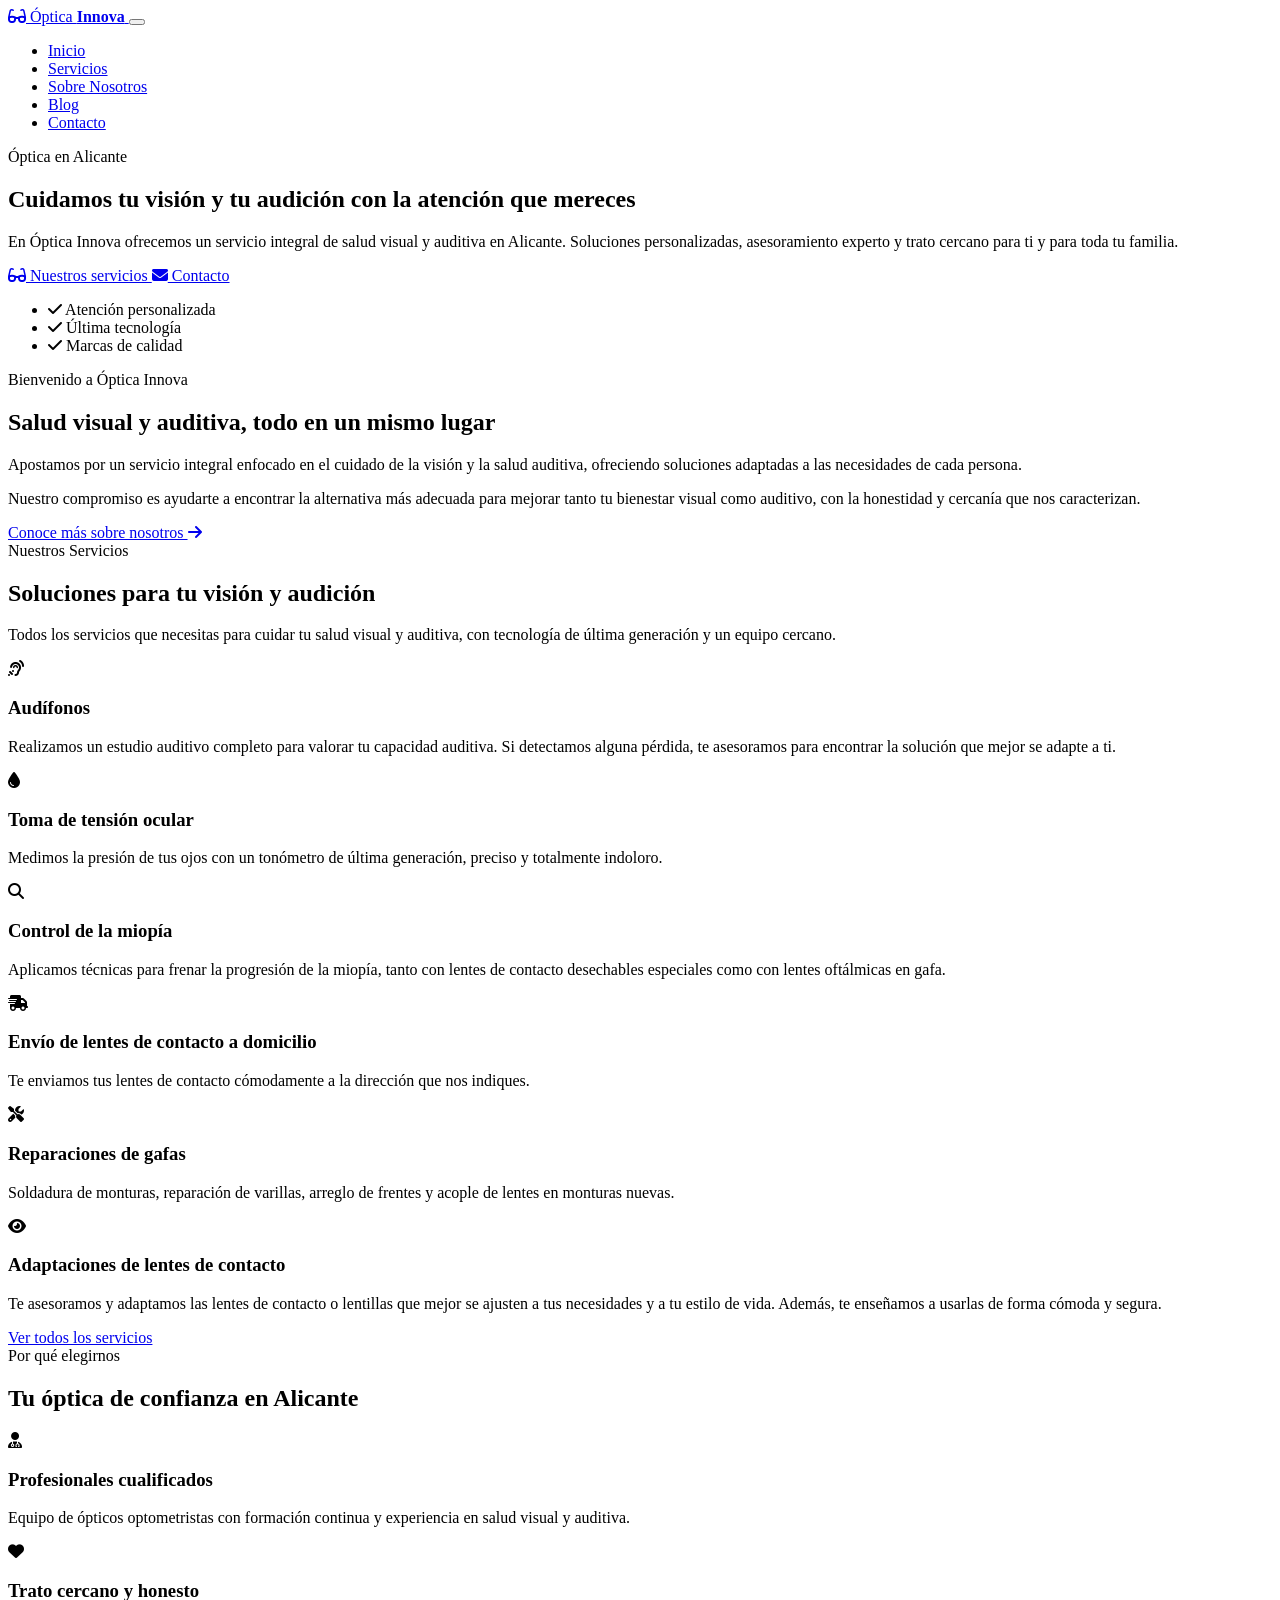
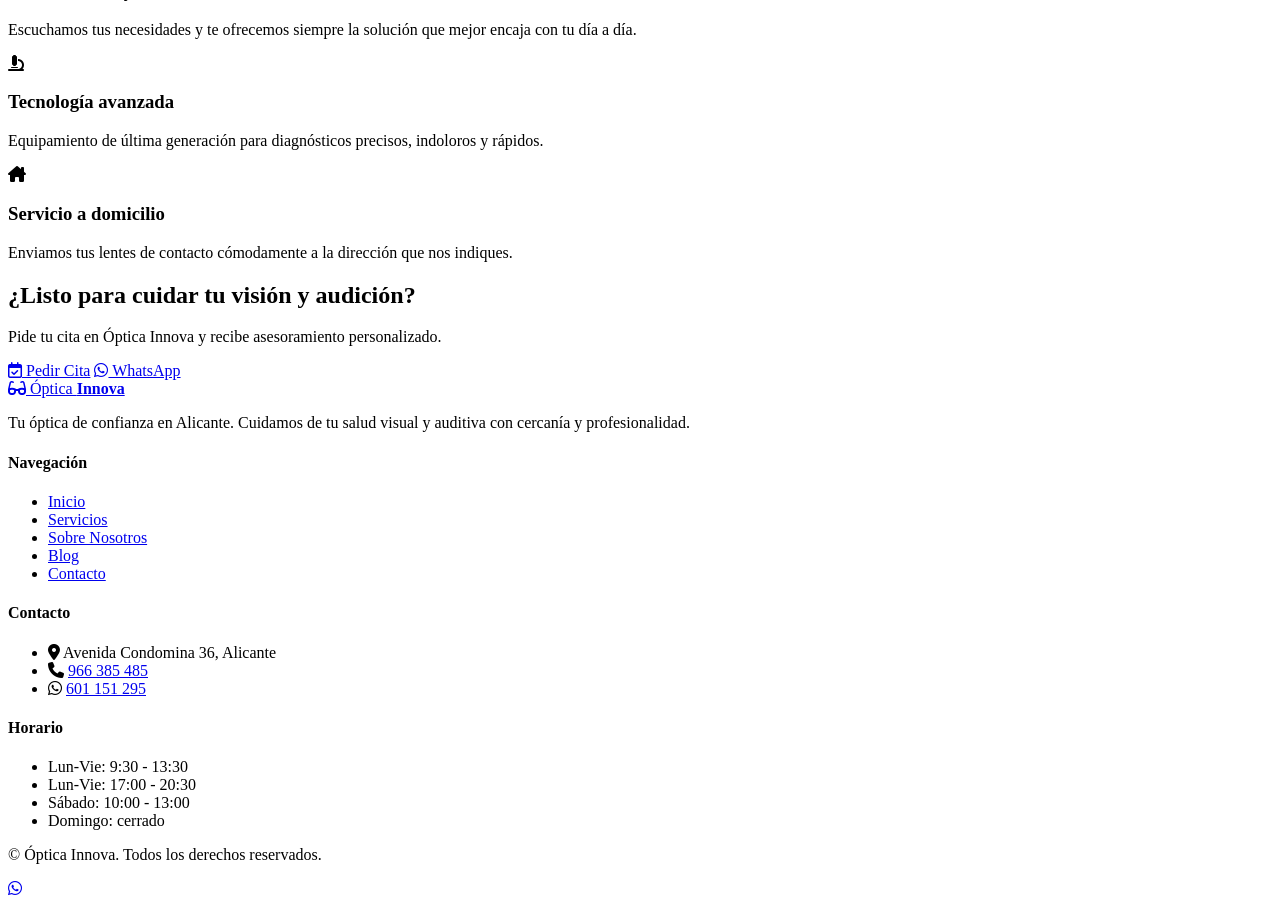
==== index.html @ 04872c8b "Add files via upload" ====
<!DOCTYPE html>
<html lang="es">
<head>
    <meta charset="UTF-8">
    <meta name="viewport" content="width=device-width, initial-scale=1.0">
    <title>Óptica en Alicante | Gafas, Lentillas y Audífonos | Óptica Innova</title>
    <meta name="description" content="Óptica Innova en Alicante. Especialistas en salud visual y auditiva: gafas graduadas, gafas de sol, lentes de contacto, audífonos y control de miopía. Pide tu cita.">
    <meta name="keywords" content="óptica en Alicante, gafas graduadas Alicante, audífonos Alicante, lentes de contacto Alicante, óptica Condomina, control miopía Alicante">
    <meta name="author" content="Óptica Innova">
    <meta name="robots" content="index, follow">
    <link rel="canonical" href="https://opticainnova.com/">

    <!-- Open Graph -->
    <meta property="og:type" content="website">
    <meta property="og:url" content="https://opticainnova.com/">
    <meta property="og:title" content="Óptica Innova | Salud Visual y Auditiva en Alicante">
    <meta property="og:description" content="Especialistas en gafas graduadas, lentes de contacto, audífonos y control de miopía en Alicante. Atención cercana y profesional.">
    <meta property="og:image" content="https://opticainnova.com/img/og-image.jpg">
    <meta property="og:locale" content="es_ES">

    <!-- Twitter -->
    <meta name="twitter:card" content="summary_large_image">
    <meta name="twitter:title" content="Óptica Innova | Salud Visual y Auditiva en Alicante">
    <meta name="twitter:description" content="Tu óptica de confianza en Alicante. Gafas, lentillas y audífonos.">

    <!-- Favicon -->
    <link rel="icon" type="image/png" href="img/favicon.png">

    <!-- Google Fonts -->
    <link rel="preconnect" href="https://fonts.googleapis.com">
    <link rel="preconnect" href="https://fonts.gstatic.com" crossorigin>
    <link href="https://fonts.googleapis.com/css2?family=Poppins:wght@400;500;600;700;800&family=Lato:wght@300;400;700&display=swap" rel="stylesheet">

    <!-- Font Awesome -->
    <link rel="stylesheet" href="https://cdnjs.cloudflare.com/ajax/libs/font-awesome/6.5.1/css/all.min.css">

    <!-- Estilos -->
    <link rel="stylesheet" href="css/styles.css">

    <!-- Schema.org LocalBusiness -->
    <script type="application/ld+json">
    {
      "@context": "https://schema.org",
      "@type": "Optician",
      "name": "Óptica Innova",
      "image": "https://opticainnova.com/img/og-image.jpg",
      "@id": "https://opticainnova.com",
      "url": "https://opticainnova.com",
      "telephone": "+34966385485",
      "priceRange": "€€",
      "address": {
        "@type": "PostalAddress",
        "streetAddress": "Avenida Condomina 36",
        "addressLocality": "Alicante",
        "addressRegion": "Alicante",
        "postalCode": "03540",
        "addressCountry": "ES"
      },
      "geo": {
        "@type": "GeoCoordinates",
        "latitude": 38.367,
        "longitude": -0.435
      },
      "openingHoursSpecification": [
        {
          "@type": "OpeningHoursSpecification",
          "dayOfWeek": ["Monday","Tuesday","Wednesday","Thursday","Friday"],
          "opens": "09:30",
          "closes": "13:30"
        },
        {
          "@type": "OpeningHoursSpecification",
          "dayOfWeek": ["Monday","Tuesday","Wednesday","Thursday","Friday"],
          "opens": "17:00",
          "closes": "20:30"
        },
        {
          "@type": "OpeningHoursSpecification",
          "dayOfWeek": "Saturday",
          "opens": "10:00",
          "closes": "13:00"
        }
      ],
      "sameAs": []
    }
    </script>
</head>
<body>

    <!-- HEADER / NAVEGACIÓN -->
    <header class="site-header" id="siteHeader">
        <div class="container header-inner">
            <a href="index.html" class="logo" aria-label="Óptica Innova - Inicio">
                <i class="fa-solid fa-glasses"></i>
                <span>Óptica <strong>Innova</strong></span>
            </a>

            <button class="nav-toggle" id="navToggle" aria-label="Abrir menú" aria-expanded="false">
                <span></span><span></span><span></span>
            </button>

            <nav class="main-nav" id="mainNav" aria-label="Menú principal">
                <ul>
                    <li><a href="index.html" class="active">Inicio</a></li>
                    <li><a href="servicios.html">Servicios</a></li>
                    <li><a href="sobre-nosotros.html">Sobre Nosotros</a></li>
                    <li><a href="blog.html">Blog</a></li>
                    <li><a href="contacto.html">Contacto</a></li>
                </ul>
            </nav>
        </div>
    </header>

    <main>

        <!-- HERO -->
        <!-- Sugerencia imagen: Foto interior de la óptica o de un optometrista atendiendo a un cliente. Formato horizontal 1920x1080px -->
        <section class="hero" aria-label="Bienvenida">
            <div class="hero-bg" role="img" aria-label="Interior de Óptica Innova en Alicante"></div>
            <div class="container hero-content">
                <span class="hero-eyebrow">Óptica en Alicante</span>
                <h1>Cuidamos tu visión y tu audición con la atención que mereces</h1>
                <p class="hero-text">En Óptica Innova ofrecemos un servicio integral de salud visual y auditiva en Alicante. Soluciones personalizadas, asesoramiento experto y trato cercano para ti y para toda tu familia.</p>
                <div class="hero-cta">
                    <a href="servicios.html" class="btn btn-primary">
                        <i class="fa-solid fa-glasses"></i> Nuestros servicios
                    </a>
                    <a href="contacto.html" class="btn btn-secondary">
                        <i class="fa-solid fa-envelope"></i> Contacto
                    </a>
                </div>
                <ul class="hero-badges">
                    <li><i class="fa-solid fa-check"></i> Atención personalizada</li>
                    <li><i class="fa-solid fa-check"></i> Última tecnología</li>
                    <li><i class="fa-solid fa-check"></i> Marcas de calidad</li>
                </ul>
            </div>
        </section>

        <!-- SOBRE / INTRO -->
        <section class="section intro-section" aria-labelledby="introTitle">
            <div class="container grid-2">
                <div class="reveal">
                    <span class="eyebrow">Bienvenido a Óptica Innova</span>
                    <h2 id="introTitle">Salud visual y auditiva, todo en un mismo lugar</h2>
                    <p>Apostamos por un servicio integral enfocado en el cuidado de la visión y la salud auditiva, ofreciendo soluciones adaptadas a las necesidades de cada persona.</p>
                    <p>Nuestro compromiso es ayudarte a encontrar la alternativa más adecuada para mejorar tanto tu bienestar visual como auditivo, con la honestidad y cercanía que nos caracterizan.</p>
                    <a href="sobre-nosotros.html" class="btn-link">Conoce más sobre nosotros <i class="fa-solid fa-arrow-right"></i></a>
                </div>
                <!-- Sugerencia imagen: Foto del equipo o del óptico atendiendo. 600x600px -->
                <div class="intro-image reveal" role="img" aria-label="Equipo de Óptica Innova atendiendo a un cliente"></div>
            </div>
        </section>

        <!-- SERVICIOS DESTACADOS -->
        <section class="section section-alt" aria-labelledby="servicesTitle">
            <div class="container">
                <div class="section-header reveal">
                    <span class="eyebrow">Nuestros Servicios</span>
                    <h2 id="servicesTitle">Soluciones para tu visión y audición</h2>
                    <p>Todos los servicios que necesitas para cuidar tu salud visual y auditiva, con tecnología de última generación y un equipo cercano.</p>
                </div>

                <div class="services-grid">
                    <article class="service-card reveal">
                        <div class="service-icon"><i class="fa-solid fa-ear-listen"></i></div>
                        <h3>Audífonos</h3>
                        <p>Realizamos un estudio auditivo completo para valorar tu capacidad auditiva. Si detectamos alguna pérdida, te asesoramos para encontrar la solución que mejor se adapte a ti.</p>
                    </article>

                    <article class="service-card reveal">
                        <div class="service-icon"><i class="fa-solid fa-droplet"></i></div>
                        <h3>Toma de tensión ocular</h3>
                        <p>Medimos la presión de tus ojos con un tonómetro de última generación, preciso y totalmente indoloro.</p>
                    </article>

                    <article class="service-card reveal">
                        <div class="service-icon"><i class="fa-solid fa-magnifying-glass"></i></div>
                        <h3>Control de la miopía</h3>
                        <p>Aplicamos técnicas para frenar la progresión de la miopía, tanto con lentes de contacto desechables especiales como con lentes oftálmicas en gafa.</p>
                    </article>

                    <article class="service-card reveal">
                        <div class="service-icon"><i class="fa-solid fa-truck-fast"></i></div>
                        <h3>Envío de lentes de contacto a domicilio</h3>
                        <p>Te enviamos tus lentes de contacto cómodamente a la dirección que nos indiques.</p>
                    </article>

                    <article class="service-card reveal">
                        <div class="service-icon"><i class="fa-solid fa-screwdriver-wrench"></i></div>
                        <h3>Reparaciones de gafas</h3>
                        <p>Soldadura de monturas, reparación de varillas, arreglo de frentes y acople de lentes en monturas nuevas.</p>
                    </article>

                    <article class="service-card reveal">
                        <div class="service-icon"><i class="fa-solid fa-eye"></i></div>
                        <h3>Adaptaciones de lentes de contacto</h3>
                        <p>Te asesoramos y adaptamos las lentes de contacto o lentillas que mejor se ajusten a tus necesidades y a tu estilo de vida. Además, te enseñamos a usarlas de forma cómoda y segura.</p>
                    </article>
                </div>

                <div class="center-cta reveal">
                    <a href="servicios.html" class="btn btn-primary">Ver todos los servicios</a>
                </div>
            </div>
        </section>

        <!-- BENEFICIOS / POR QUÉ ELEGIRNOS -->
        <section class="section" aria-labelledby="whyTitle">
            <div class="container">
                <div class="section-header reveal">
                    <span class="eyebrow">Por qué elegirnos</span>
                    <h2 id="whyTitle">Tu óptica de confianza en Alicante</h2>
                </div>

                <div class="benefits-grid">
                    <div class="benefit reveal">
                        <i class="fa-solid fa-user-doctor"></i>
                        <h3>Profesionales cualificados</h3>
                        <p>Equipo de ópticos optometristas con formación continua y experiencia en salud visual y auditiva.</p>
                    </div>
                    <div class="benefit reveal">
                        <i class="fa-solid fa-heart"></i>
                        <h3>Trato cercano y honesto</h3>
                        <p>Escuchamos tus necesidades y te ofrecemos siempre la solución que mejor encaja con tu día a día.</p>
                    </div>
                    <div class="benefit reveal">
                        <i class="fa-solid fa-microscope"></i>
                        <h3>Tecnología avanzada</h3>
                        <p>Equipamiento de última generación para diagnósticos precisos, indoloros y rápidos.</p>
                    </div>
                    <div class="benefit reveal">
                        <i class="fa-solid fa-house-chimney"></i>
                        <h3>Servicio a domicilio</h3>
                        <p>Enviamos tus lentes de contacto cómodamente a la dirección que nos indiques.</p>
                    </div>
                </div>
            </div>
        </section>

        <!-- CTA FINAL -->
        <section class="cta-banner reveal" aria-labelledby="ctaTitle">
            <div class="container cta-inner">
                <div>
                    <h2 id="ctaTitle">¿Listo para cuidar tu visión y audición?</h2>
                    <p>Pide tu cita en Óptica Innova y recibe asesoramiento personalizado.</p>
                </div>
                <div class="cta-actions">
                    <a href="contacto.html" class="btn btn-primary"><i class="fa-regular fa-calendar-check"></i> Pedir Cita</a>
                    <a href="https://wa.me/34601151295" class="btn btn-whatsapp" target="_blank" rel="noopener"><i class="fa-brands fa-whatsapp"></i> WhatsApp</a>
                </div>
            </div>
        </section>

    </main>

    <!-- FOOTER -->
    <footer class="site-footer">
        <div class="container footer-grid">
            <div>
                <a href="index.html" class="logo logo-footer">
                    <i class="fa-solid fa-glasses"></i>
                    <span>Óptica <strong>Innova</strong></span>
                </a>
                <p>Tu óptica de confianza en Alicante. Cuidamos de tu salud visual y auditiva con cercanía y profesionalidad.</p>
            </div>
            <div>
                <h4>Navegación</h4>
                <ul class="footer-list">
                    <li><a href="index.html">Inicio</a></li>
                    <li><a href="servicios.html">Servicios</a></li>
                    <li><a href="sobre-nosotros.html">Sobre Nosotros</a></li>
                    <li><a href="blog.html">Blog</a></li>
                    <li><a href="contacto.html">Contacto</a></li>
                </ul>
            </div>
            <div>
                <h4>Contacto</h4>
                <ul class="footer-list footer-contact">
                    <li><i class="fa-solid fa-location-dot"></i> Avenida Condomina 36, Alicante</li>
                    <li><i class="fa-solid fa-phone"></i> <a href="tel:+34966385485">966 385 485</a></li>
                    <li><i class="fa-brands fa-whatsapp"></i> <a href="https://wa.me/34601151295" target="_blank" rel="noopener">601 151 295</a></li>
                </ul>
            </div>
            <div>
                <h4>Horario</h4>
                <ul class="footer-list">
                    <li>Lun-Vie: 9:30 - 13:30</li>
                    <li>Lun-Vie: 17:00 - 20:30</li>
                    <li>Sábado: 10:00 - 13:00</li>
                    <li>Domingo: cerrado</li>
                </ul>
            </div>
        </div>
        <div class="footer-bottom">
            <div class="container">
                <p>&copy; <span id="currentYear"></span> Óptica Innova. Todos los derechos reservados.</p>
            </div>
        </div>
    </footer>

    <!-- WHATSAPP FLOTANTE -->
    <a href="https://wa.me/34601151295" class="whatsapp-float" target="_blank" rel="noopener" aria-label="Escríbenos por WhatsApp">
        <i class="fa-brands fa-whatsapp"></i>
    </a>

    <script src="js/main.js"></script>
</body>
</html>
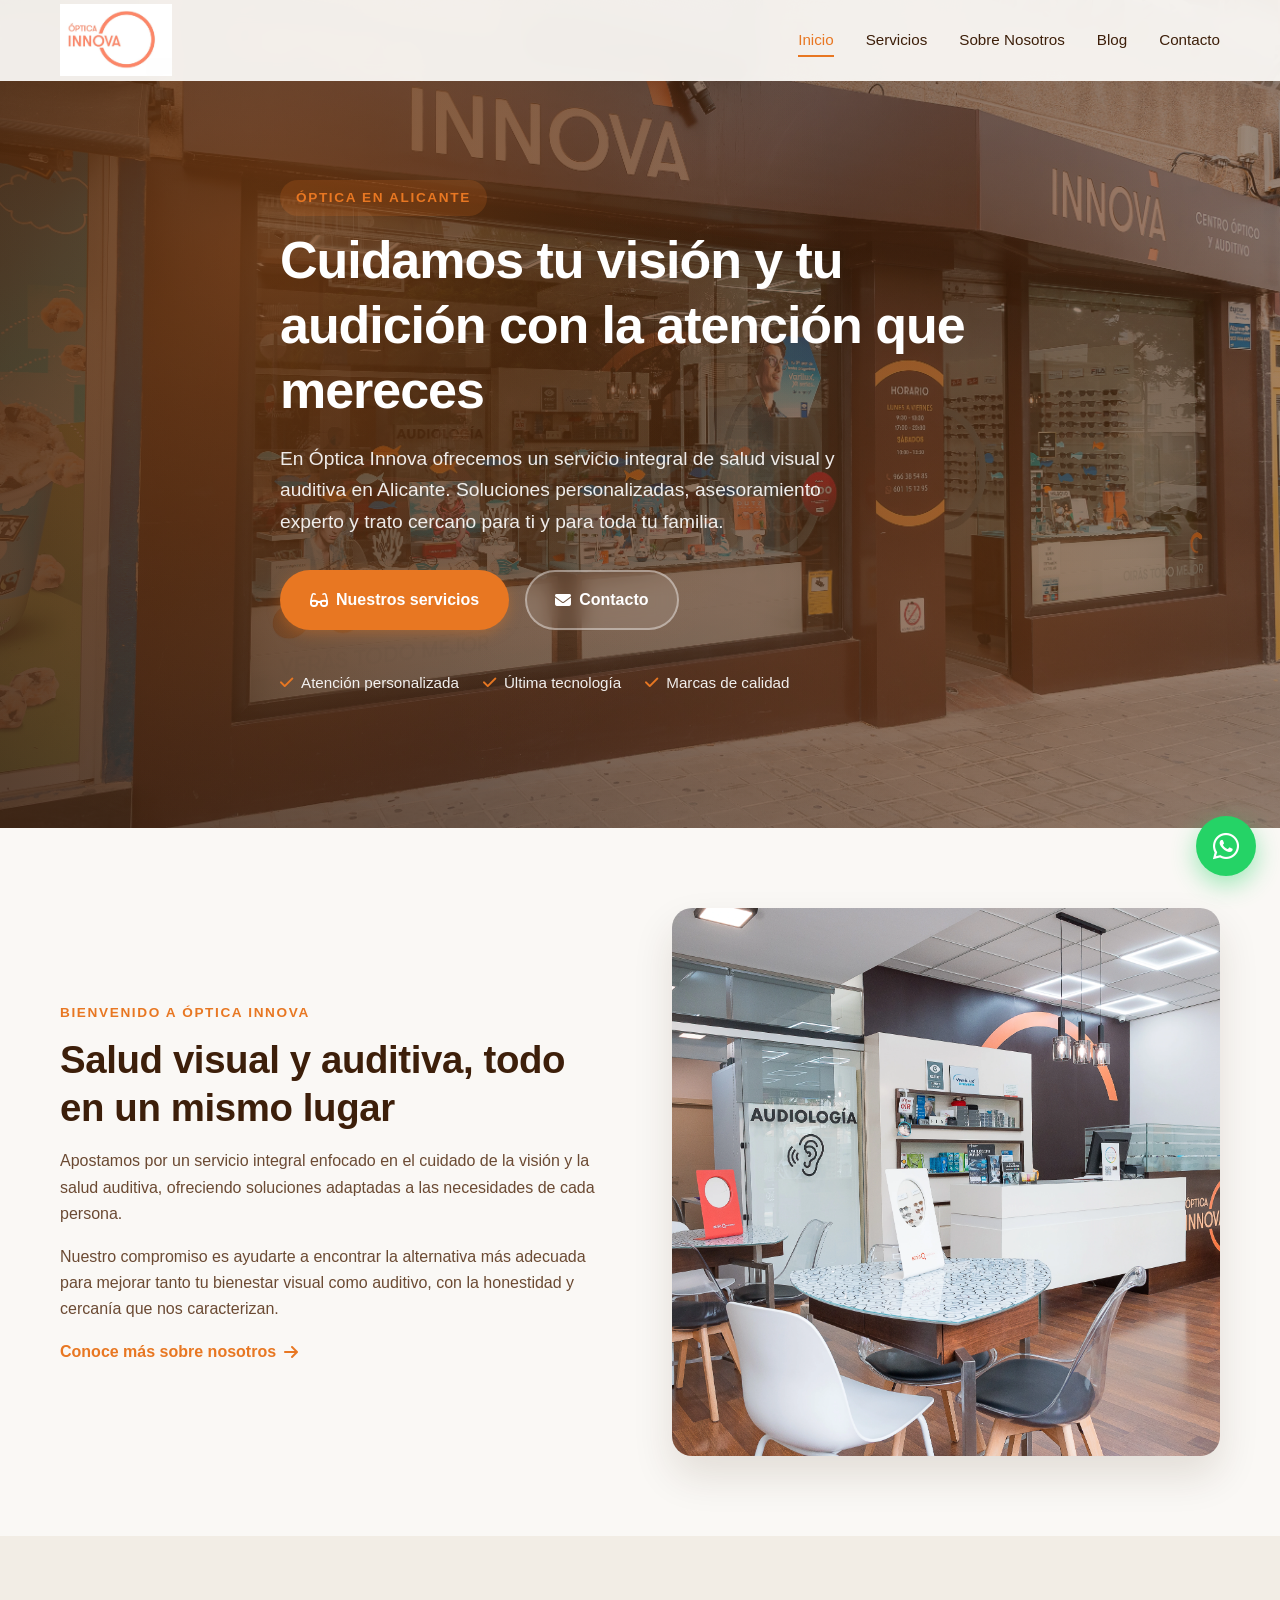
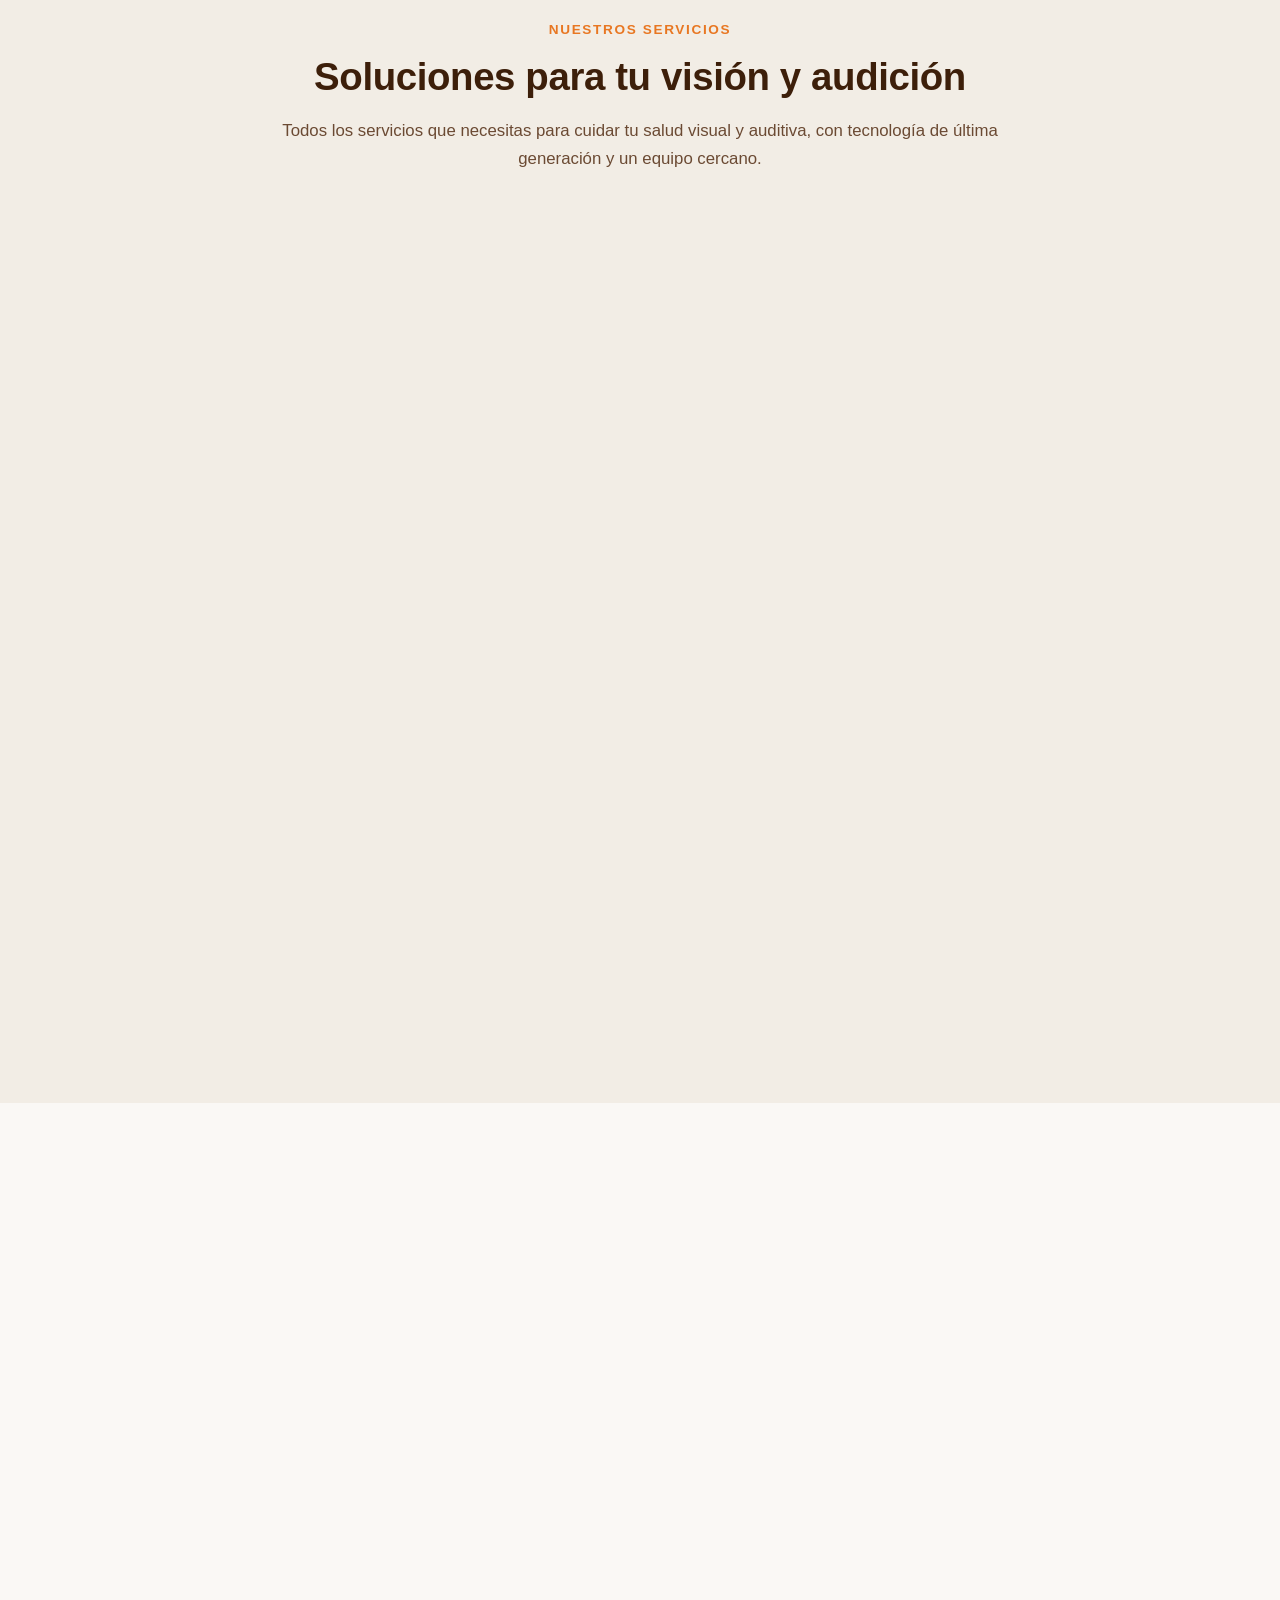
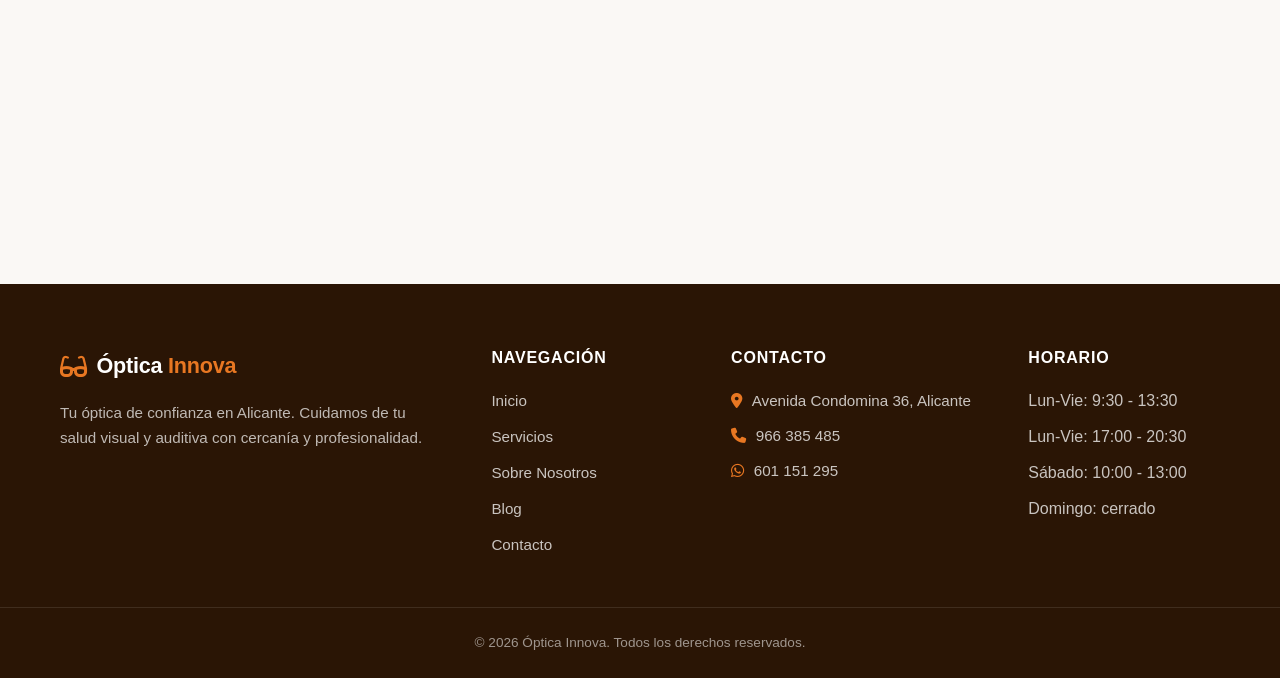
==== commit a95e34ab: "Add files via upload" ====
--- a/index.html
+++ b/index.html
@@ -91,8 +91,7 @@
     <header class="site-header" id="siteHeader">
         <div class="container header-inner">
             <a href="index.html" class="logo" aria-label="Óptica Innova - Inicio">
-                <i class="fa-solid fa-glasses"></i>
-                <span>Óptica <strong>Innova</strong></span>
+                <img src="img/logo.webp" alt="Óptica Innova" class="logo-img">
             </a>
 
             <button class="nav-toggle" id="navToggle" aria-label="Abrir menú" aria-expanded="false">
--- a/css/styles.css
+++ b/css/styles.css
@@ -0,0 +1,1660 @@
+/* =========================================================
+   ÓPTICA INNOVA - Hoja de estilos principal
+   Paleta: Blanco roto #FAF8F5 | Naranja #E87722 | Marrón #3D1F0A
+   Tipografías: Poppins (titulares) + Lato (texto)
+   Mobile-first - Responsive
+   ========================================================= */
+
+/* ============== VARIABLES ============== */
+:root {
+    --color-bg: #FAF8F5;
+    --color-bg-alt: #F2EDE5;
+    --color-primary: #E87722;
+    --color-primary-dark: #C45F12;
+    --color-primary-light: #FBE7D4;
+    --color-text: #3D1F0A;
+    --color-text-soft: #6B4A33;
+    --color-muted: #8C7361;
+    --color-white: #FFFFFF;
+    --color-border: #E6DED2;
+    --color-dark: #2A1505;
+
+    --font-heading: 'Poppins', sans-serif;
+    --font-body: 'Lato', sans-serif;
+
+    --radius-sm: 6px;
+    --radius: 12px;
+    --radius-lg: 20px;
+
+    --shadow-sm: 0 2px 8px rgba(61, 31, 10, 0.06);
+    --shadow: 0 8px 24px rgba(61, 31, 10, 0.08);
+    --shadow-lg: 0 20px 40px rgba(61, 31, 10, 0.12);
+
+    --transition: 0.3s cubic-bezier(0.4, 0, 0.2, 1);
+
+    --container: 1200px;
+    --header-height: 80px;
+}
+
+/* ============== RESET ============== */
+*,
+*::before,
+*::after {
+    box-sizing: border-box;
+    margin: 0;
+    padding: 0;
+}
+
+html {
+    scroll-behavior: smooth;
+    -webkit-text-size-adjust: 100%;
+}
+
+body {
+    font-family: var(--font-body);
+    font-size: 16px;
+    line-height: 1.65;
+    color: var(--color-text);
+    background-color: var(--color-bg);
+    overflow-x: hidden;
+}
+
+img {
+    max-width: 100%;
+    height: auto;
+    display: block;
+}
+
+a {
+    color: var(--color-primary);
+    text-decoration: none;
+    transition: color var(--transition);
+}
+
+a:hover {
+    color: var(--color-primary-dark);
+}
+
+button {
+    font-family: inherit;
+    cursor: pointer;
+    border: none;
+    background: none;
+}
+
+ul {
+    list-style: none;
+}
+
+/* ============== UTILS ============== */
+.container {
+    width: 100%;
+    max-width: var(--container);
+    margin: 0 auto;
+    padding: 0 1.25rem;
+}
+
+.visually-hidden {
+    position: absolute;
+    width: 1px;
+    height: 1px;
+    padding: 0;
+    margin: -1px;
+    overflow: hidden;
+    clip: rect(0, 0, 0, 0);
+    white-space: nowrap;
+    border: 0;
+}
+
+/* ============== TIPOGRAFÍA ============== */
+h1, h2, h3, h4, h5, h6 {
+    font-family: var(--font-heading);
+    color: var(--color-text);
+    line-height: 1.25;
+    font-weight: 700;
+    margin-bottom: 1rem;
+}
+
+h1 {
+    font-size: clamp(2rem, 4.5vw, 3.25rem);
+    font-weight: 800;
+    letter-spacing: -0.02em;
+}
+
+h2 {
+    font-size: clamp(1.65rem, 3vw, 2.4rem);
+    font-weight: 700;
+    letter-spacing: -0.01em;
+}
+
+h3 {
+    font-size: 1.25rem;
+    font-weight: 600;
+}
+
+h4 {
+    font-size: 1.05rem;
+    font-weight: 600;
+}
+
+p {
+    margin-bottom: 1rem;
+    color: var(--color-text-soft);
+}
+
+.eyebrow,
+.hero-eyebrow {
+    display: inline-block;
+    font-family: var(--font-heading);
+    font-size: 0.85rem;
+    font-weight: 600;
+    text-transform: uppercase;
+    letter-spacing: 0.12em;
+    color: var(--color-primary);
+    margin-bottom: 0.75rem;
+}
+
+/* ============== BUTTONS ============== */
+.btn {
+    display: inline-flex;
+    align-items: center;
+    justify-content: center;
+    gap: 0.5rem;
+    padding: 0.95rem 1.75rem;
+    font-family: var(--font-heading);
+    font-weight: 600;
+    font-size: 1rem;
+    border-radius: 50px;
+    transition: all var(--transition);
+    cursor: pointer;
+    text-align: center;
+    border: 2px solid transparent;
+    white-space: nowrap;
+}
+
+.btn-primary {
+    background: var(--color-primary);
+    color: var(--color-white);
+    box-shadow: 0 4px 14px rgba(232, 119, 34, 0.35);
+}
+
+.btn-primary:hover {
+    background: var(--color-primary-dark);
+    color: var(--color-white);
+    transform: translateY(-2px);
+    box-shadow: 0 8px 20px rgba(232, 119, 34, 0.45);
+}
+
+.btn-secondary {
+    background: transparent;
+    color: var(--color-text);
+    border-color: var(--color-text);
+}
+
+.btn-secondary:hover {
+    background: var(--color-text);
+    color: var(--color-white);
+    transform: translateY(-2px);
+}
+
+.btn-whatsapp {
+    background: #25D366;
+    color: var(--color-white);
+    box-shadow: 0 4px 14px rgba(37, 211, 102, 0.35);
+}
+
+.btn-whatsapp:hover {
+    background: #1da851;
+    color: var(--color-white);
+    transform: translateY(-2px);
+}
+
+.btn-sm {
+    padding: 0.6rem 1.2rem;
+    font-size: 0.9rem;
+}
+
+.btn-block {
+    width: 100%;
+}
+
+.btn-link {
+    display: inline-flex;
+    align-items: center;
+    gap: 0.5rem;
+    font-family: var(--font-heading);
+    font-weight: 600;
+    color: var(--color-primary);
+    transition: gap var(--transition);
+}
+
+.btn-link:hover {
+    gap: 0.85rem;
+    color: var(--color-primary-dark);
+}
+
+/* ============== HEADER ============== */
+.site-header {
+    position: fixed;
+    top: 0;
+    left: 0;
+    right: 0;
+    z-index: 1000;
+    background: rgba(250, 248, 245, 0.95);
+    backdrop-filter: blur(10px);
+    -webkit-backdrop-filter: blur(10px);
+    transition: all var(--transition);
+    border-bottom: 1px solid transparent;
+}
+
+.site-header.scrolled {
+    box-shadow: var(--shadow-sm);
+    border-bottom-color: var(--color-border);
+}
+
+.header-inner {
+    display: flex;
+    align-items: center;
+    justify-content: space-between;
+    height: var(--header-height);
+}
+
+.logo {
+    display: flex;
+    align-items: center;
+    gap: 0.6rem;
+    font-family: var(--font-heading);
+    font-size: 1.35rem;
+    font-weight: 700;
+    color: var(--color-text);
+    letter-spacing: -0.01em;
+}
+
+.logo i {
+    color: var(--color-primary);
+    font-size: 1.5rem;
+}
+
+.logo strong {
+    color: var(--color-primary);
+    font-weight: 800;
+}
+
+.logo:hover {
+    color: var(--color-text);
+}
+
+.logo-img {
+    display: block;
+    height: 72px;
+    width: auto;
+    max-width: 220px;
+    object-fit: contain;
+}
+
+/* Menú principal */
+.main-nav ul {
+    display: flex;
+    align-items: center;
+    gap: 2rem;
+}
+
+.main-nav a {
+    font-family: var(--font-heading);
+    font-weight: 500;
+    color: var(--color-text);
+    font-size: 0.95rem;
+    position: relative;
+    padding: 0.3rem 0;
+}
+
+.main-nav a:not(.btn)::after {
+    content: '';
+    position: absolute;
+    left: 0;
+    bottom: -4px;
+    width: 0;
+    height: 2px;
+    background: var(--color-primary);
+    transition: width var(--transition);
+}
+
+.main-nav a:not(.btn):hover::after,
+.main-nav a.active::after {
+    width: 100%;
+}
+
+.main-nav a.active {
+    color: var(--color-primary);
+}
+
+.main-nav a.btn {
+    color: var(--color-white);
+}
+
+/* Toggle móvil */
+.nav-toggle {
+    display: none;
+    flex-direction: column;
+    gap: 5px;
+    width: 32px;
+    height: 32px;
+    justify-content: center;
+    z-index: 1001;
+}
+
+.nav-toggle span {
+    display: block;
+    height: 3px;
+    width: 100%;
+    background: var(--color-text);
+    border-radius: 3px;
+    transition: all var(--transition);
+}
+
+.nav-toggle.active span:nth-child(1) {
+    transform: translateY(8px) rotate(45deg);
+}
+
+.nav-toggle.active span:nth-child(2) {
+    opacity: 0;
+}
+
+.nav-toggle.active span:nth-child(3) {
+    transform: translateY(-8px) rotate(-45deg);
+}
+
+/* ============== HERO ============== */
+.hero {
+    position: relative;
+    min-height: 92vh;
+    display: flex;
+    align-items: center;
+    padding-top: calc(var(--header-height) + 2rem);
+    padding-bottom: 4rem;
+    overflow: hidden;
+}
+
+.hero-bg {
+    position: absolute;
+    inset: 0;
+    background: linear-gradient(to right, rgba(61, 31, 10, 0.82) 0%, rgba(61, 31, 10, 0.48) 100%),
+                url('../img/hero.webp') center center / cover no-repeat;
+    z-index: -1;
+}
+
+/* Patrón decorativo opcional */
+.hero-bg::after {
+    content: '';
+    position: absolute;
+    inset: 0;
+    background:
+        radial-gradient(circle at 20% 30%, rgba(232, 119, 34, 0.25) 0%, transparent 50%),
+        radial-gradient(circle at 80% 70%, rgba(232, 119, 34, 0.15) 0%, transparent 50%);
+}
+
+.hero-content {
+    position: relative;
+    z-index: 1;
+    max-width: 760px;
+    color: var(--color-white);
+}
+
+.hero-eyebrow {
+    color: var(--color-primary);
+    background: rgba(232, 119, 34, 0.18);
+    padding: 0.4rem 1rem;
+    border-radius: 50px;
+}
+
+.hero h1 {
+    color: var(--color-white);
+    margin-bottom: 1.25rem;
+}
+
+.hero-text {
+    font-size: clamp(1.05rem, 1.6vw, 1.2rem);
+    color: rgba(255, 255, 255, 0.9);
+    margin-bottom: 2rem;
+    max-width: 600px;
+}
+
+.hero-cta {
+    display: flex;
+    gap: 1rem;
+    flex-wrap: wrap;
+    margin-bottom: 2.5rem;
+}
+
+.hero .btn-secondary {
+    background: rgba(255, 255, 255, 0.1);
+    color: var(--color-white);
+    border-color: rgba(255, 255, 255, 0.4);
+    backdrop-filter: blur(10px);
+}
+
+.hero .btn-secondary:hover {
+    background: var(--color-white);
+    color: var(--color-text);
+    border-color: var(--color-white);
+}
+
+.hero-badges {
+    display: flex;
+    flex-wrap: wrap;
+    gap: 1.5rem;
+    color: rgba(255, 255, 255, 0.92);
+    font-size: 0.95rem;
+}
+
+.hero-badges li {
+    display: flex;
+    align-items: center;
+    gap: 0.5rem;
+}
+
+.hero-badges i {
+    color: var(--color-primary);
+}
+
+/* ============== PAGE HERO (sub-páginas) ============== */
+.page-hero {
+    padding-top: calc(var(--header-height) + 4rem);
+    padding-bottom: 4rem;
+    background: linear-gradient(135deg, var(--color-bg-alt) 0%, var(--color-bg) 100%);
+    text-align: center;
+    position: relative;
+}
+
+.page-hero::before {
+    content: '';
+    position: absolute;
+    inset: 0;
+    background: radial-gradient(circle at 50% 0%, rgba(232, 119, 34, 0.08), transparent 60%);
+    pointer-events: none;
+}
+
+.page-hero h1 {
+    margin-bottom: 1rem;
+}
+
+.page-hero p {
+    font-size: 1.15rem;
+    max-width: 700px;
+    margin: 0 auto;
+}
+
+/* ============== SECTIONS ============== */
+.section {
+    padding: 5rem 0;
+}
+
+.section-alt {
+    background: var(--color-bg-alt);
+}
+
+.section-dark {
+    background: var(--color-text);
+    color: var(--color-white);
+}
+
+.section-header {
+    text-align: center;
+    max-width: 760px;
+    margin: 0 auto 3.5rem;
+}
+
+.section-header p {
+    font-size: 1.05rem;
+}
+
+.grid-2 {
+    display: grid;
+    grid-template-columns: 1fr 1fr;
+    gap: 4rem;
+    align-items: center;
+}
+
+.grid-2.reverse > div:first-child {
+    order: 2;
+}
+
+/* ============== INTRO SECTION ============== */
+.intro-image {
+    aspect-ratio: 1;
+    border-radius: var(--radius-lg);
+    background: url('../img/inicio1.webp') center center / cover no-repeat;
+    box-shadow: var(--shadow-lg);
+    position: relative;
+    overflow: hidden;
+}
+
+.intro-image::before,
+.intro-image::after {
+    content: none;
+}
+
+/* ============== SERVICES GRID ============== */
+.services-grid {
+    display: grid;
+    grid-template-columns: repeat(auto-fit, minmax(280px, 1fr));
+    gap: 1.75rem;
+    margin-bottom: 3rem;
+}
+
+.service-card {
+    background: var(--color-white);
+    padding: 2.25rem 1.75rem;
+    border-radius: var(--radius);
+    box-shadow: var(--shadow-sm);
+    transition: all var(--transition);
+    border: 1px solid var(--color-border);
+}
+
+.service-card:hover {
+    transform: translateY(-6px);
+    box-shadow: var(--shadow-lg);
+    border-color: var(--color-primary-light);
+}
+
+.service-icon {
+    width: 60px;
+    height: 60px;
+    border-radius: var(--radius);
+    background: var(--color-primary-light);
+    color: var(--color-primary);
+    display: flex;
+    align-items: center;
+    justify-content: center;
+    font-size: 1.6rem;
+    margin-bottom: 1.25rem;
+    transition: all var(--transition);
+}
+
+.service-card:hover .service-icon {
+    background: var(--color-primary);
+    color: var(--color-white);
+    transform: scale(1.05);
+}
+
+.service-card h3 {
+    margin-bottom: 0.75rem;
+}
+
+.service-card p {
+    margin-bottom: 0;
+    font-size: 0.95rem;
+}
+
+.center-cta {
+    text-align: center;
+    margin-top: 1rem;
+}
+
+/* ============== SERVICIOS DETALLE ============== */
+.services-list {
+    display: flex;
+    flex-direction: column;
+    gap: 5rem;
+}
+
+.service-item {
+    display: grid;
+    grid-template-columns: 1fr 1fr;
+    gap: 3.5rem;
+    align-items: center;
+}
+
+.service-item.reverse .service-image {
+    order: 2;
+}
+
+.service-image {
+    aspect-ratio: 4 / 3;
+    border-radius: var(--radius-lg);
+    background: linear-gradient(135deg, var(--color-primary-light), var(--color-bg-alt));
+    box-shadow: var(--shadow);
+    position: relative;
+    overflow: hidden;
+}
+
+.service-image::before {
+    content: '\f06e';
+    font-family: 'Font Awesome 6 Free';
+    font-weight: 900;
+    position: absolute;
+    inset: 0;
+    display: flex;
+    align-items: center;
+    justify-content: center;
+    font-size: 4.5rem;
+    color: var(--color-primary);
+    opacity: 0.3;
+}
+
+.service-image.has-photo::before {
+    content: none;
+}
+
+.service-icon-lg {
+    width: 70px;
+    height: 70px;
+    border-radius: var(--radius);
+    background: var(--color-primary);
+    color: var(--color-white);
+    display: flex;
+    align-items: center;
+    justify-content: center;
+    font-size: 1.85rem;
+    margin-bottom: 1.5rem;
+    box-shadow: 0 6px 16px rgba(232, 119, 34, 0.35);
+}
+
+.service-info h2 {
+    margin-bottom: 1rem;
+}
+
+.check-list {
+    margin: 1.5rem 0;
+    display: flex;
+    flex-direction: column;
+    gap: 0.6rem;
+}
+
+.check-list li {
+    display: flex;
+    align-items: flex-start;
+    gap: 0.6rem;
+    color: var(--color-text-soft);
+}
+
+.check-list i {
+    color: var(--color-primary);
+    margin-top: 0.35rem;
+    font-size: 0.85rem;
+    background: var(--color-primary-light);
+    width: 22px;
+    height: 22px;
+    border-radius: 50%;
+    display: inline-flex;
+    align-items: center;
+    justify-content: center;
+}
+
+/* ============== BENEFITS ============== */
+.benefits-grid {
+    display: grid;
+    grid-template-columns: repeat(auto-fit, minmax(240px, 1fr));
+    gap: 2rem;
+}
+
+.benefit {
+    text-align: center;
+    padding: 1.5rem 1rem;
+}
+
+.benefit i {
+    font-size: 2.5rem;
+    color: var(--color-primary);
+    margin-bottom: 1.25rem;
+    display: inline-block;
+}
+
+.benefit h3 {
+    margin-bottom: 0.6rem;
+}
+
+.benefit p {
+    font-size: 0.95rem;
+    margin-bottom: 0;
+}
+
+/* ============== TESTIMONIALS ============== */
+.testimonials-grid {
+    display: grid;
+    grid-template-columns: repeat(auto-fit, minmax(280px, 1fr));
+    gap: 1.75rem;
+}
+
+.testimonial {
+    background: var(--color-white);
+    padding: 2rem;
+    border-radius: var(--radius);
+    box-shadow: var(--shadow-sm);
+    border: 1px solid var(--color-border);
+    transition: all var(--transition);
+}
+
+.testimonial:hover {
+    box-shadow: var(--shadow);
+    transform: translateY(-4px);
+}
+
+.stars {
+    color: var(--color-primary);
+    margin-bottom: 1rem;
+    font-size: 0.95rem;
+}
+
+.testimonial p {
+    font-style: italic;
+    margin-bottom: 1.25rem;
+}
+
+.testimonial footer {
+    font-size: 0.9rem;
+    color: var(--color-muted);
+}
+
+.testimonial footer strong {
+    color: var(--color-text);
+    font-family: var(--font-heading);
+}
+
+/* ============== CTA BANNER ============== */
+.cta-banner {
+    background: linear-gradient(135deg, var(--color-primary) 0%, var(--color-primary-dark) 100%);
+    padding: 4rem 0;
+    color: var(--color-white);
+    position: relative;
+    overflow: hidden;
+}
+
+.cta-banner::before {
+    content: '';
+    position: absolute;
+    inset: 0;
+    background:
+        radial-gradient(circle at 90% 20%, rgba(255, 255, 255, 0.15) 0%, transparent 40%),
+        radial-gradient(circle at 10% 80%, rgba(255, 255, 255, 0.1) 0%, transparent 40%);
+    pointer-events: none;
+}
+
+.cta-inner {
+    display: flex;
+    align-items: center;
+    justify-content: space-between;
+    gap: 2rem;
+    flex-wrap: wrap;
+    position: relative;
+}
+
+.cta-banner h2 {
+    color: var(--color-white);
+    margin-bottom: 0.5rem;
+}
+
+.cta-banner p {
+    color: rgba(255, 255, 255, 0.9);
+    margin-bottom: 0;
+    font-size: 1.05rem;
+}
+
+.cta-banner .btn-primary {
+    background: var(--color-white);
+    color: var(--color-primary);
+}
+
+.cta-banner .btn-primary:hover {
+    background: var(--color-text);
+    color: var(--color-white);
+}
+
+.cta-actions {
+    display: flex;
+    gap: 1rem;
+    flex-wrap: wrap;
+}
+
+.cta-actions.center {
+    justify-content: center;
+}
+
+/* ============== GALLERY ============== */
+.gallery-grid {
+    display: grid;
+    grid-template-columns: repeat(auto-fit, minmax(220px, 1fr));
+    gap: 1.5rem;
+    margin-bottom: 3rem;
+}
+
+.gallery-item {
+    aspect-ratio: 1;
+    border-radius: var(--radius);
+    background: linear-gradient(135deg, var(--color-primary-light), #fff);
+    position: relative;
+    overflow: hidden;
+    box-shadow: var(--shadow-sm);
+    transition: box-shadow var(--transition), transform var(--transition);
+    cursor: pointer;
+    transform: translateZ(0);
+}
+
+.gallery-item:hover {
+    transform: translateY(-6px) scale(1.02);
+    box-shadow: var(--shadow-lg);
+}
+
+.gallery-item img {
+    position: absolute;
+    inset: 0;
+    width: 100%;
+    height: 100%;
+    object-fit: cover;
+    display: block;
+    transition: transform var(--transition);
+}
+
+.gallery-item:hover img {
+    transform: scale(1.05);
+}
+
+.gallery-label {
+    position: absolute;
+    bottom: 1rem;
+    left: 1rem;
+    background: var(--color-text);
+    color: var(--color-white);
+    padding: 0.4rem 0.9rem;
+    border-radius: 50px;
+    font-size: 0.8rem;
+    font-family: var(--font-heading);
+    font-weight: 500;
+}
+
+/* ============== ABOUT ============== */
+.about-image {
+    aspect-ratio: 1;
+    border-radius: var(--radius-lg);
+    background: linear-gradient(135deg, var(--color-primary-light), var(--color-bg-alt));
+    box-shadow: var(--shadow-lg);
+    position: relative;
+    overflow: hidden;
+}
+
+.about-image::before {
+    content: '\f0c0';
+    font-family: 'Font Awesome 6 Free';
+    font-weight: 900;
+    position: absolute;
+    inset: 0;
+    display: flex;
+    align-items: center;
+    justify-content: center;
+    font-size: 5rem;
+    color: var(--color-primary);
+    opacity: 0.3;
+}
+
+.about-image.alt::before {
+    content: '\f015';
+}
+
+.about-image.about-photo-1 {
+    background: url('../img/sobrenosotros1.webp') center center / cover no-repeat;
+}
+
+.about-image.about-photo-2 {
+    background: url('../img/sobrenosotros2.webp') center center / cover no-repeat;
+}
+
+.foto-sobre2 {
+    aspect-ratio: 1;
+    border-radius: var(--radius-lg);
+    background: url('../img/sobrenosotros2.jpg') center center / cover no-repeat;
+    box-shadow: var(--shadow-lg);
+    position: relative;
+    overflow: hidden;
+}
+
+.about-image.about-photo-1::before,
+.about-image.about-photo-2::before {
+    display: none;
+}
+
+.gallery-photo-graduadas {
+    background: url('../img/gafasgraduadas.webp') center center / cover no-repeat;
+}
+
+.gallery-photo-sol {
+    background: url('../img/gafassol.webp') center center / cover no-repeat;
+}
+
+.gallery-photo-infantiles {
+    background: url('../img/gafasinfantiles.webp') center top / cover no-repeat;
+}
+
+.gallery-photo-montura {
+    background: url('../img/gafasmontura.webp') center center / cover no-repeat;
+}
+
+.about-image.reveal {
+    transform: none;
+    transition: opacity 0.7s ease-out;
+}
+
+/* ============== VALUES ============== */
+.values-grid {
+    display: grid;
+    grid-template-columns: repeat(auto-fit, minmax(240px, 1fr));
+    gap: 1.75rem;
+}
+
+.value-card {
+    background: var(--color-white);
+    padding: 2.25rem 1.75rem;
+    border-radius: var(--radius);
+    text-align: center;
+    box-shadow: var(--shadow-sm);
+    border: 1px solid var(--color-border);
+    transition: all var(--transition);
+}
+
+.value-card:hover {
+    transform: translateY(-6px);
+    box-shadow: var(--shadow-lg);
+}
+
+.value-icon {
+    width: 70px;
+    height: 70px;
+    border-radius: 50%;
+    background: var(--color-primary-light);
+    color: var(--color-primary);
+    display: inline-flex;
+    align-items: center;
+    justify-content: center;
+    font-size: 1.85rem;
+    margin-bottom: 1.25rem;
+    transition: all var(--transition);
+}
+
+.value-card:hover .value-icon {
+    background: var(--color-primary);
+    color: var(--color-white);
+}
+
+.value-card h3 {
+    margin-bottom: 0.6rem;
+}
+
+.value-card p {
+    margin-bottom: 0;
+    font-size: 0.95rem;
+}
+
+/* ============== STATS ============== */
+.stats-grid {
+    display: grid;
+    grid-template-columns: repeat(auto-fit, minmax(180px, 1fr));
+    gap: 2.5rem;
+    text-align: center;
+}
+
+.stat strong {
+    display: block;
+    font-family: var(--font-heading);
+    font-size: clamp(2rem, 4vw, 3rem);
+    font-weight: 800;
+    color: var(--color-primary);
+    margin-bottom: 0.3rem;
+}
+
+.stat span {
+    color: rgba(255, 255, 255, 0.85);
+    font-size: 0.95rem;
+}
+
+/* ============== BLOG ============== */
+.blog-intro {
+    max-width: 800px;
+    margin: 0 auto;
+    text-align: center;
+}
+
+.blog-grid {
+    display: grid;
+    grid-template-columns: repeat(auto-fit, minmax(290px, 1fr));
+    gap: 1.75rem;
+}
+
+.blog-card {
+    background: var(--color-white);
+    border-radius: var(--radius);
+    overflow: hidden;
+    box-shadow: var(--shadow-sm);
+    border: 1px solid var(--color-border);
+    transition: all var(--transition);
+    display: flex;
+    flex-direction: column;
+}
+
+.blog-card:hover {
+    transform: translateY(-6px);
+    box-shadow: var(--shadow-lg);
+}
+
+.blog-card-img {
+    aspect-ratio: 16 / 10;
+    background: linear-gradient(135deg, var(--color-primary-light), var(--color-bg-alt));
+    position: relative;
+    overflow: hidden;
+}
+
+.blog-card-img::before {
+    content: '\f06e';
+    font-family: 'Font Awesome 6 Free';
+    font-weight: 900;
+    position: absolute;
+    inset: 0;
+    display: flex;
+    align-items: center;
+    justify-content: center;
+    font-size: 3rem;
+    color: var(--color-primary);
+    opacity: 0.35;
+}
+
+.blog-card-img.bg-2 { background: linear-gradient(135deg, #FBE7D4, #F8D7B8); }
+.blog-card-img.bg-2::before { content: '\f06e'; }
+.blog-card-img.bg-3 { background: linear-gradient(135deg, #F2EDE5, #E6DED2); }
+.blog-card-img.bg-3::before { content: '\f2a2'; }
+.blog-card-img.bg-4 { background: linear-gradient(135deg, #FBE7D4, #FAF8F5); }
+.blog-card-img.bg-4::before { content: '\f109'; }
+.blog-card-img.bg-5 { background: linear-gradient(135deg, #F8D7B8, #FBE7D4); }
+.blog-card-img.bg-5::before { content: '\f185'; }
+.blog-card-img.bg-6 { background: linear-gradient(135deg, #FAF8F5, #F2EDE5); }
+.blog-card-img.bg-6::before { content: '\f002'; }
+
+.blog-card-body {
+    padding: 1.5rem;
+    flex: 1;
+    display: flex;
+    flex-direction: column;
+}
+
+.blog-tag {
+    display: inline-block;
+    background: var(--color-primary-light);
+    color: var(--color-primary);
+    padding: 0.25rem 0.75rem;
+    border-radius: 50px;
+    font-size: 0.75rem;
+    font-family: var(--font-heading);
+    font-weight: 600;
+    text-transform: uppercase;
+    letter-spacing: 0.05em;
+    margin-bottom: 0.85rem;
+    align-self: flex-start;
+}
+
+.blog-card h3 {
+    margin-bottom: 0.6rem;
+    font-size: 1.15rem;
+}
+
+.blog-card p {
+    font-size: 0.95rem;
+    flex: 1;
+    margin-bottom: 1rem;
+}
+
+.blog-soon {
+    color: var(--color-muted);
+    font-size: 0.85rem;
+    font-family: var(--font-heading);
+    font-weight: 500;
+    display: inline-flex;
+    align-items: center;
+    gap: 0.4rem;
+}
+
+.notify-box {
+    background: var(--color-white);
+    padding: 3rem 2rem;
+    border-radius: var(--radius-lg);
+    text-align: center;
+    max-width: 800px;
+    margin: 0 auto;
+    box-shadow: var(--shadow);
+    border: 1px solid var(--color-border);
+}
+
+.notify-box h2 {
+    margin-bottom: 0.75rem;
+}
+
+/* ============== CONTACT ============== */
+.contact-grid {
+    display: grid;
+    grid-template-columns: repeat(auto-fit, minmax(220px, 1fr));
+    gap: 1.5rem;
+}
+
+.contact-card {
+    background: var(--color-white);
+    padding: 2rem 1.5rem;
+    border-radius: var(--radius);
+    text-align: center;
+    box-shadow: var(--shadow-sm);
+    border: 1px solid var(--color-border);
+    transition: all var(--transition);
+    color: var(--color-text);
+    display: block;
+}
+
+.contact-card:hover:not(.no-link) {
+    transform: translateY(-6px);
+    box-shadow: var(--shadow-lg);
+    color: var(--color-text);
+    border-color: var(--color-primary-light);
+}
+
+.contact-icon {
+    width: 60px;
+    height: 60px;
+    border-radius: 50%;
+    background: var(--color-primary-light);
+    color: var(--color-primary);
+    display: inline-flex;
+    align-items: center;
+    justify-content: center;
+    font-size: 1.6rem;
+    margin-bottom: 1rem;
+    transition: all var(--transition);
+}
+
+.contact-card:hover:not(.no-link) .contact-icon {
+    background: var(--color-primary);
+    color: var(--color-white);
+}
+
+.contact-card h3 {
+    margin-bottom: 0.4rem;
+    font-size: 1.1rem;
+}
+
+.contact-card p {
+    color: var(--color-text-soft);
+    margin-bottom: 0.6rem;
+    font-size: 0.95rem;
+}
+
+.contact-action {
+    display: inline-block;
+    color: var(--color-primary);
+    font-weight: 600;
+    font-family: var(--font-heading);
+    font-size: 0.9rem;
+}
+
+.contact-card.no-link {
+    cursor: default;
+}
+
+/* Layout formulario + mapa */
+.contact-layout {
+    display: grid;
+    grid-template-columns: 1fr 1fr;
+    gap: 3rem;
+    align-items: start;
+}
+
+.contact-form-wrap {
+    background: var(--color-white);
+    padding: 2.5rem;
+    border-radius: var(--radius-lg);
+    box-shadow: var(--shadow);
+    border: 1px solid var(--color-border);
+}
+
+.contact-form-wrap h2 {
+    margin-bottom: 0.5rem;
+}
+
+.contact-form {
+    margin-top: 1.5rem;
+}
+
+.form-row {
+    display: grid;
+    grid-template-columns: 1fr 1fr;
+    gap: 1rem;
+}
+
+.form-group {
+    margin-bottom: 1.25rem;
+}
+
+.form-group label {
+    display: block;
+    font-family: var(--font-heading);
+    font-weight: 500;
+    font-size: 0.9rem;
+    color: var(--color-text);
+    margin-bottom: 0.4rem;
+}
+
+.form-group input,
+.form-group select,
+.form-group textarea {
+    width: 100%;
+    padding: 0.85rem 1rem;
+    font-family: var(--font-body);
+    font-size: 0.95rem;
+    color: var(--color-text);
+    background: var(--color-bg);
+    border: 2px solid var(--color-border);
+    border-radius: var(--radius-sm);
+    transition: all var(--transition);
+}
+
+.form-group input:focus,
+.form-group select:focus,
+.form-group textarea:focus {
+    outline: none;
+    border-color: var(--color-primary);
+    background: var(--color-white);
+    box-shadow: 0 0 0 4px rgba(232, 119, 34, 0.12);
+}
+
+.form-group textarea {
+    resize: vertical;
+    min-height: 100px;
+}
+
+.form-check {
+    display: flex;
+    align-items: flex-start;
+    gap: 0.75rem;
+}
+
+.form-check input[type="checkbox"] {
+    width: 18px;
+    height: 18px;
+    flex-shrink: 0;
+    margin-top: 0.2rem;
+    accent-color: var(--color-primary);
+    cursor: pointer;
+}
+
+.form-check label {
+    margin-bottom: 0;
+    font-size: 0.85rem;
+    color: var(--color-text-soft);
+    font-weight: 400;
+    font-family: var(--font-body);
+    cursor: pointer;
+}
+
+.form-feedback {
+    margin-top: 1rem;
+    padding: 0.75rem 1rem;
+    border-radius: var(--radius-sm);
+    font-size: 0.9rem;
+    display: none;
+}
+
+.form-feedback.success {
+    display: block;
+    background: #DFF3E1;
+    color: #1B6A2A;
+    border: 1px solid #B7DDBC;
+}
+
+.form-feedback.error {
+    display: block;
+    background: #FCE3E3;
+    color: #8E1B1B;
+    border: 1px solid #F2BCBC;
+}
+
+/* Lado del mapa */
+.contact-side {
+    display: flex;
+    flex-direction: column;
+    gap: 1.5rem;
+}
+
+.contact-map {
+    aspect-ratio: 4 / 3;
+    border-radius: var(--radius-lg);
+    overflow: hidden;
+    box-shadow: var(--shadow);
+    border: 1px solid var(--color-border);
+}
+
+.contact-side-info {
+    background: var(--color-white);
+    padding: 1.75rem;
+    border-radius: var(--radius);
+    box-shadow: var(--shadow-sm);
+    border: 1px solid var(--color-border);
+}
+
+.contact-side-info h3 {
+    margin-bottom: 0.6rem;
+}
+
+.contact-side-info .footer-contact li {
+    color: var(--color-text-soft);
+}
+
+.contact-side-info .footer-list a {
+    color: var(--color-text-soft);
+}
+
+.contact-side-info .footer-list a:hover {
+    color: var(--color-primary);
+}
+
+/* ============== FOOTER ============== */
+.site-footer {
+    background: var(--color-dark);
+    color: rgba(255, 255, 255, 0.75);
+    padding-top: 4rem;
+    margin-top: 0;
+}
+
+.footer-grid {
+    display: grid;
+    grid-template-columns: 2fr 1fr 1.3fr 1fr;
+    gap: 3rem;
+    padding-bottom: 3rem;
+}
+
+.footer-grid > div p {
+    color: rgba(255, 255, 255, 0.7);
+    font-size: 0.95rem;
+}
+
+.footer-grid h4 {
+    color: var(--color-white);
+    margin-bottom: 1.25rem;
+    font-size: 1rem;
+    text-transform: uppercase;
+    letter-spacing: 0.05em;
+}
+
+.logo-footer {
+    color: var(--color-white);
+    margin-bottom: 1rem;
+    display: inline-flex;
+}
+
+.logo-footer:hover {
+    color: var(--color-white);
+}
+
+.footer-list {
+    display: flex;
+    flex-direction: column;
+    gap: 0.6rem;
+}
+
+.footer-list a {
+    color: rgba(255, 255, 255, 0.75);
+    font-size: 0.95rem;
+    transition: color var(--transition);
+}
+
+.footer-list a:hover {
+    color: var(--color-primary);
+}
+
+.footer-contact li {
+    display: flex;
+    align-items: flex-start;
+    gap: 0.6rem;
+    color: rgba(255, 255, 255, 0.75);
+    font-size: 0.95rem;
+}
+
+.footer-contact i {
+    color: var(--color-primary);
+    margin-top: 0.3rem;
+    flex-shrink: 0;
+}
+
+.footer-bottom {
+    border-top: 1px solid rgba(255, 255, 255, 0.1);
+    padding: 1.5rem 0;
+}
+
+.footer-bottom p {
+    text-align: center;
+    margin: 0;
+    color: rgba(255, 255, 255, 0.55);
+    font-size: 0.85rem;
+}
+
+/* ============== WHATSAPP FLOTANTE ============== */
+.whatsapp-float {
+    position: fixed;
+    bottom: 1.5rem;
+    right: 1.5rem;
+    width: 60px;
+    height: 60px;
+    border-radius: 50%;
+    background: #25D366;
+    color: var(--color-white);
+    display: flex;
+    align-items: center;
+    justify-content: center;
+    font-size: 1.85rem;
+    box-shadow: 0 8px 24px rgba(37, 211, 102, 0.45);
+    z-index: 999;
+    transition: all var(--transition);
+    animation: pulse 2.5s infinite;
+}
+
+.whatsapp-float:hover {
+    background: #1da851;
+    color: var(--color-white);
+    transform: scale(1.1);
+}
+
+@keyframes pulse {
+    0%, 100% {
+        box-shadow: 0 8px 24px rgba(37, 211, 102, 0.45), 0 0 0 0 rgba(37, 211, 102, 0.6);
+    }
+    50% {
+        box-shadow: 0 8px 24px rgba(37, 211, 102, 0.45), 0 0 0 14px rgba(37, 211, 102, 0);
+    }
+}
+
+/* ============== ANIMACIONES SCROLL ============== */
+.reveal {
+    opacity: 0;
+    transform: translateY(30px);
+    transition: opacity 0.7s ease-out, transform 0.7s ease-out;
+}
+
+.reveal.visible {
+    opacity: 1;
+    transform: translateY(0);
+}
+
+.gallery-item.reveal {
+    transform: none;
+    transition: opacity 0.7s ease-out, box-shadow var(--transition), transform var(--transition);
+}
+
+.gallery-item.reveal.visible {
+    opacity: 1;
+}
+
+@media (prefers-reduced-motion: reduce) {
+    .reveal {
+        opacity: 1;
+        transform: none;
+        transition: none;
+    }
+    .whatsapp-float {
+        animation: none;
+    }
+    html {
+        scroll-behavior: auto;
+    }
+}
+
+/* ============== RESPONSIVE ============== */
+@media (max-width: 992px) {
+    .footer-grid {
+        grid-template-columns: 1fr 1fr;
+        gap: 2.5rem;
+    }
+    .grid-2,
+    .service-item,
+    .contact-layout {
+        grid-template-columns: 1fr;
+        gap: 2.5rem;
+    }
+    .grid-2.reverse > div:first-child,
+    .service-item.reverse .service-image {
+        order: 0;
+    }
+}
+
+@media (max-width: 768px) {
+    .section {
+        padding: 3.5rem 0;
+    }
+
+    .nav-toggle {
+        display: flex;
+    }
+
+    .main-nav {
+        position: fixed;
+        top: 0;
+        right: -100%;
+        width: 85%;
+        max-width: 360px;
+        height: 100vh;
+        background: var(--color-white);
+        padding: calc(var(--header-height) + 1.5rem) 2rem 2rem;
+        box-shadow: -10px 0 30px rgba(0, 0, 0, 0.1);
+        transition: right var(--transition);
+        overflow-y: auto;
+    }
+
+    .main-nav.open {
+        right: 0;
+    }
+
+    .main-nav ul {
+        flex-direction: column;
+        align-items: stretch;
+        gap: 0.5rem;
+    }
+
+    .main-nav li {
+        width: 100%;
+    }
+
+    .main-nav a {
+        display: block;
+        padding: 0.85rem 0;
+        font-size: 1.05rem;
+        border-bottom: 1px solid var(--color-border);
+    }
+
+    .main-nav a:not(.btn)::after {
+        display: none;
+    }
+
+    .main-nav a.btn {
+        margin-top: 1rem;
+        text-align: center;
+        border-bottom: none;
+    }
+
+    .hero {
+        min-height: 80vh;
+        text-align: left;
+    }
+
+    .hero-cta {
+        flex-direction: column;
+        align-items: stretch;
+    }
+
+    .hero-cta .btn {
+        width: 100%;
+    }
+
+    .hero-badges {
+        flex-direction: column;
+        gap: 0.6rem;
+    }
+
+    .cta-inner {
+        flex-direction: column;
+        text-align: center;
+    }
+
+    .form-row {
+        grid-template-columns: 1fr;
+    }
+
+    .contact-form-wrap {
+        padding: 1.75rem;
+    }
+
+    .footer-grid {
+        grid-template-columns: 1fr;
+        text-align: left;
+    }
+
+    .whatsapp-float {
+        width: 56px;
+        height: 56px;
+        font-size: 1.7rem;
+        bottom: 1.2rem;
+        right: 1.2rem;
+    }
+}
+
+@media (max-width: 480px) {
+    h1 {
+        font-size: 1.8rem;
+    }
+    h2 {
+        font-size: 1.5rem;
+    }
+    .section {
+        padding: 3rem 0;
+    }
+    .btn {
+        padding: 0.85rem 1.4rem;
+        font-size: 0.95rem;
+    }
+    .contact-form-wrap {
+        padding: 1.5rem 1.25rem;
+    }
+    .logo-img {
+        height: 58px;
+        max-width: 170px;
+    }
+}
+
+/* Overlay para menú móvil */
+.menu-overlay {
+    position: fixed;
+    inset: 0;
+    background: rgba(0, 0, 0, 0.5);
+    opacity: 0;
+    visibility: hidden;
+    transition: all var(--transition);
+    z-index: 998;
+}
+
+.menu-overlay.active {
+    opacity: 1;
+    visibility: visible;
+}
+
+body.no-scroll {
+    overflow: hidden;
+}
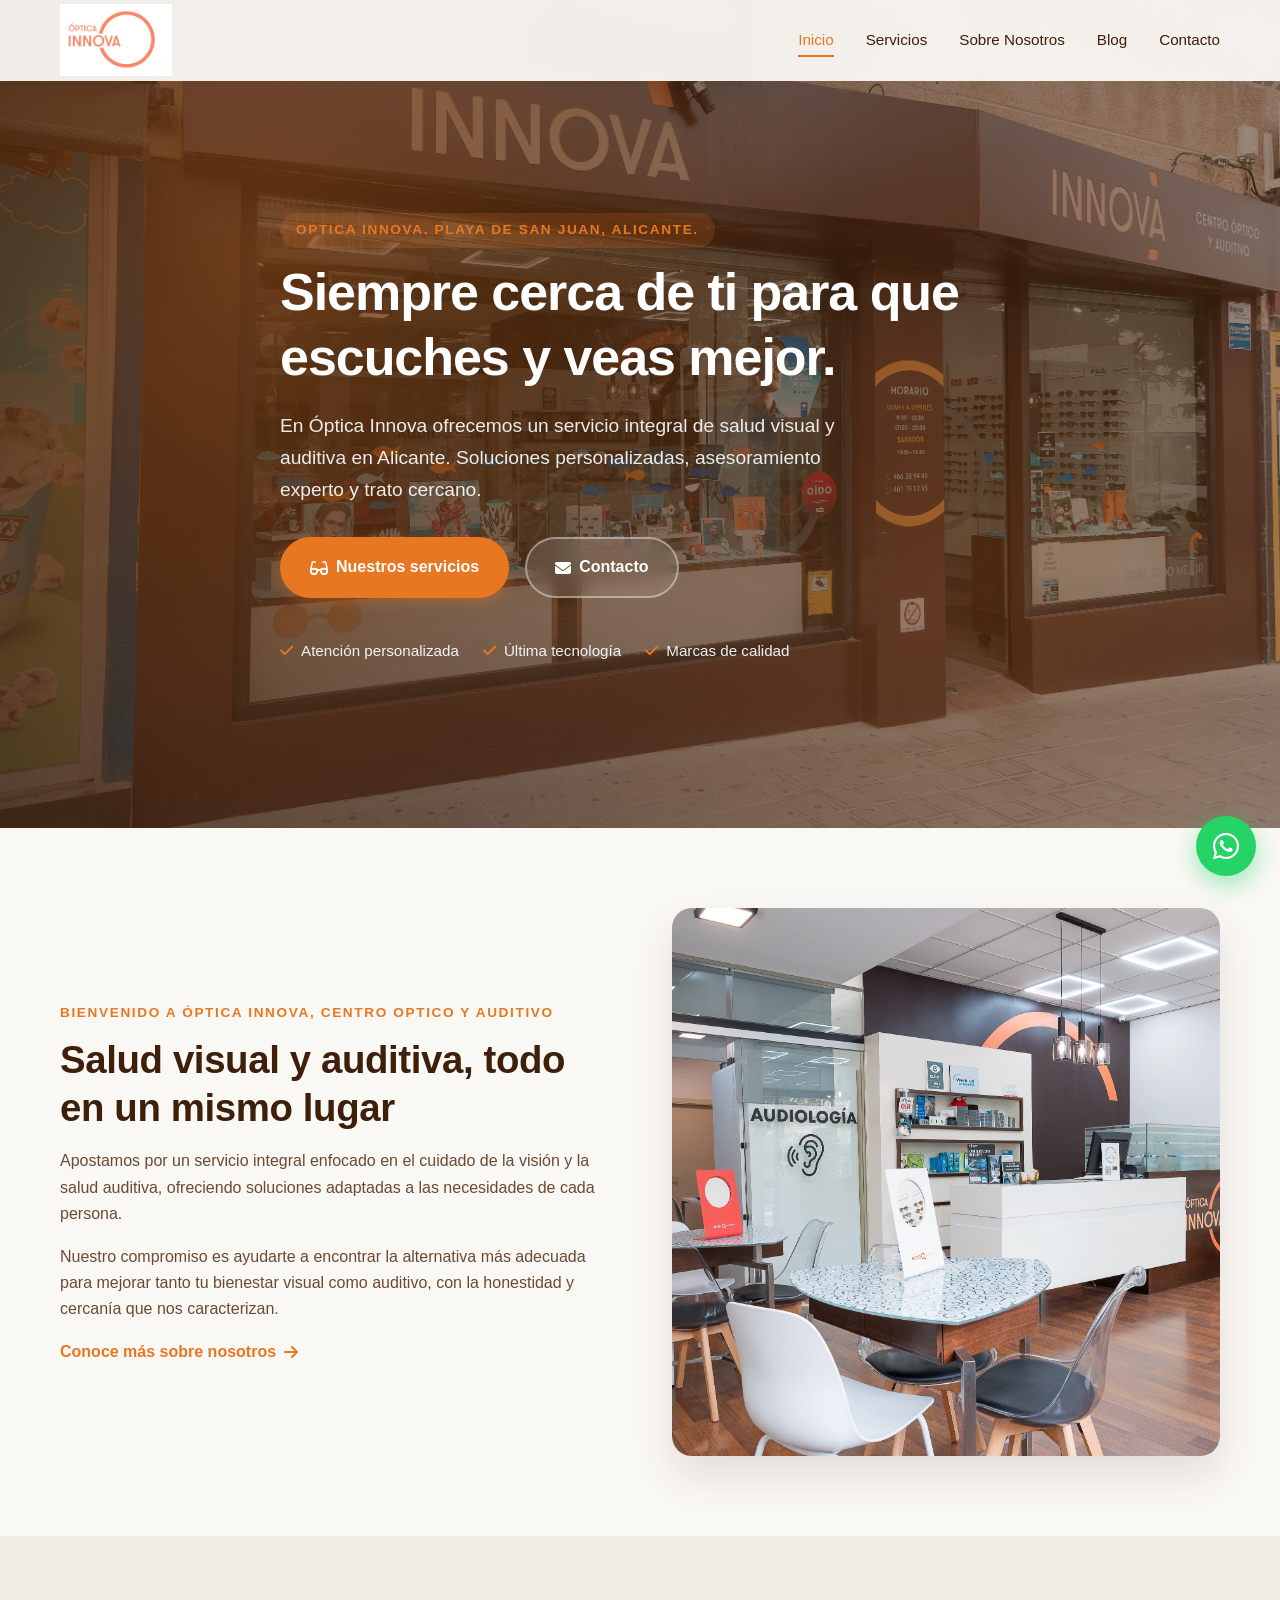
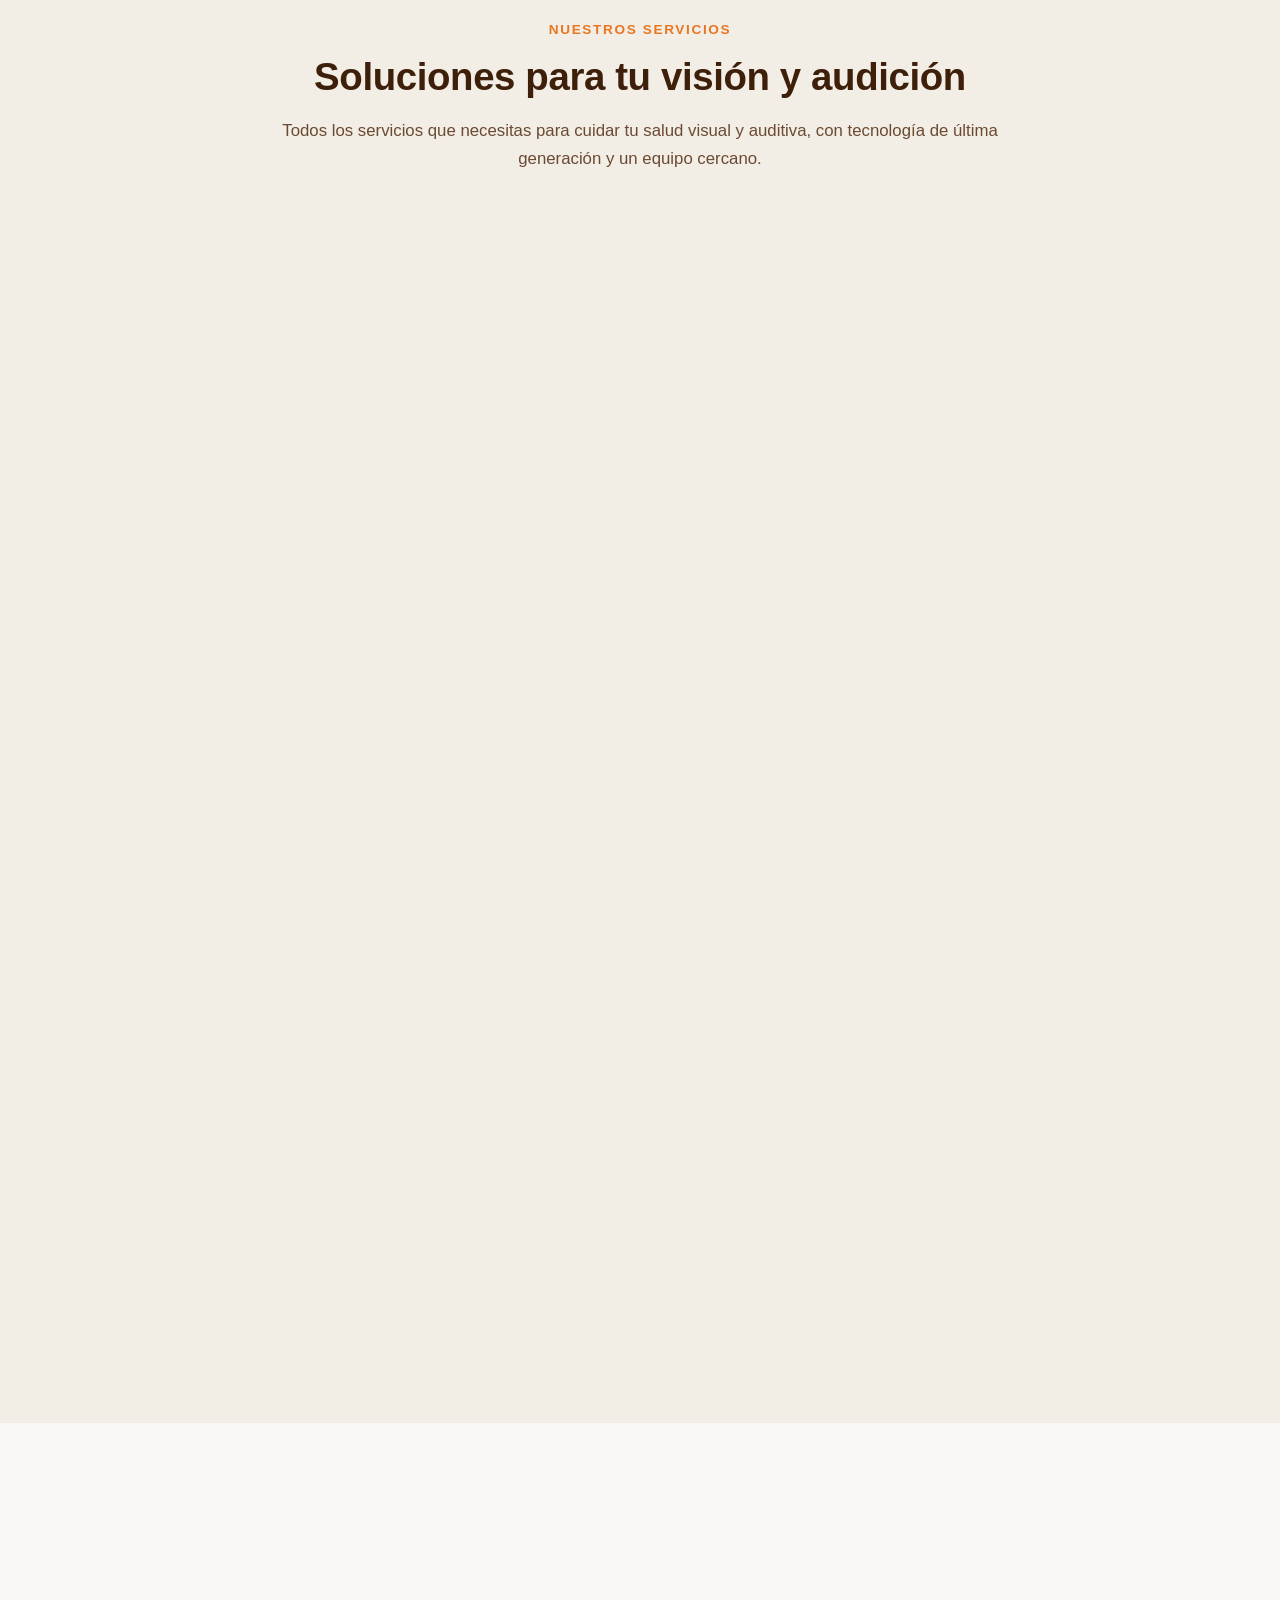
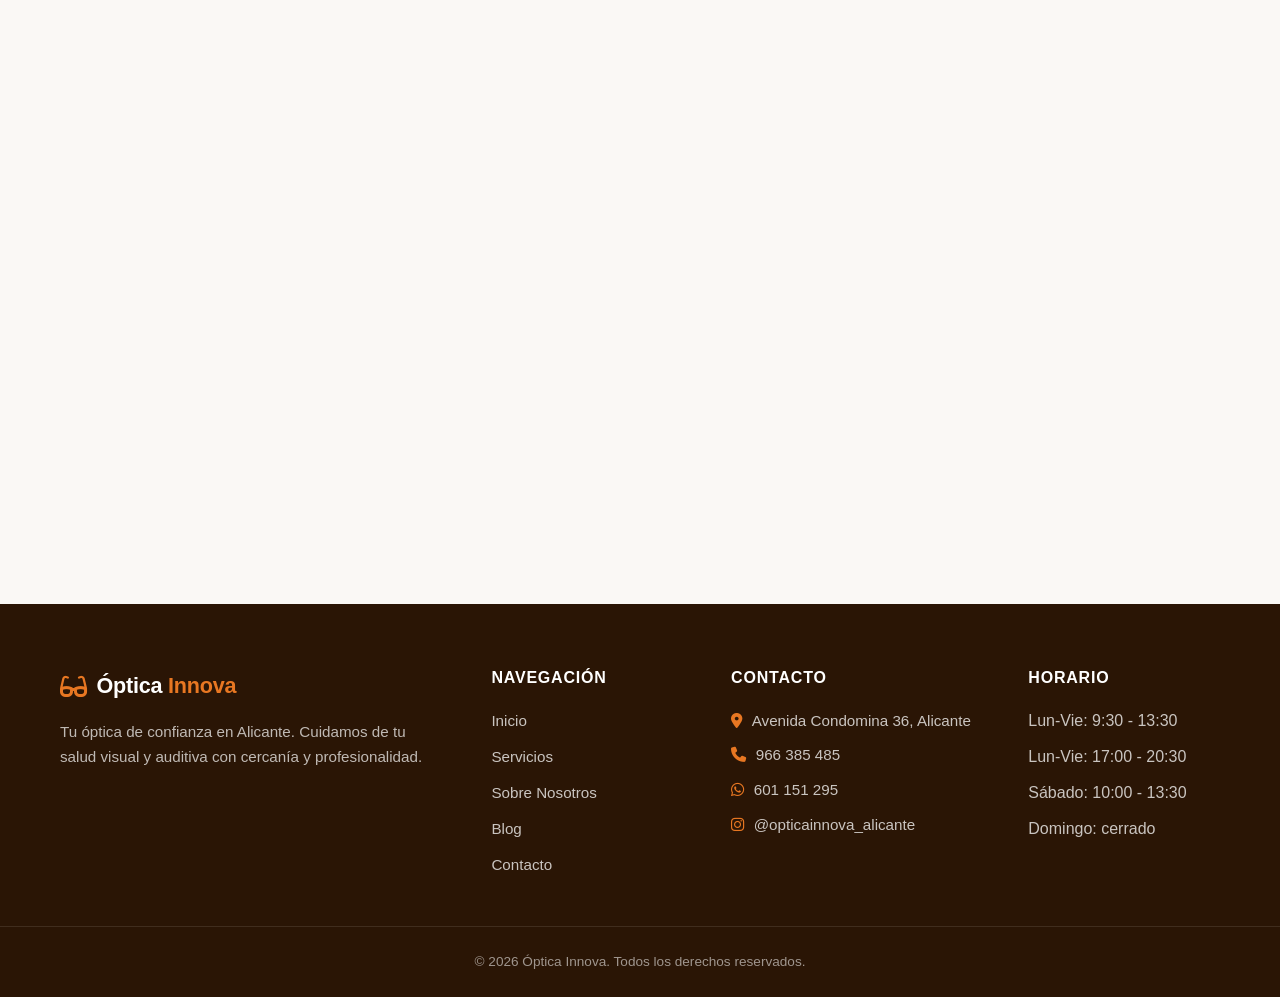
==== commit 962ffd57: "Add files via upload" ====
--- a/index.html
+++ b/index.html
@@ -78,7 +78,7 @@
           "@type": "OpeningHoursSpecification",
           "dayOfWeek": "Saturday",
           "opens": "10:00",
-          "closes": "13:00"
+          "closes": "13:30"
         }
       ],
       "sameAs": []
@@ -117,9 +117,9 @@
         <section class="hero" aria-label="Bienvenida">
             <div class="hero-bg" role="img" aria-label="Interior de Óptica Innova en Alicante"></div>
             <div class="container hero-content">
-                <span class="hero-eyebrow">Óptica en Alicante</span>
-                <h1>Cuidamos tu visión y tu audición con la atención que mereces</h1>
-                <p class="hero-text">En Óptica Innova ofrecemos un servicio integral de salud visual y auditiva en Alicante. Soluciones personalizadas, asesoramiento experto y trato cercano para ti y para toda tu familia.</p>
+                <span class="hero-eyebrow">OPTICA INNOVA. PLAYA DE SAN JUAN, ALICANTE.</span>
+                <h1>Siempre cerca de ti para que escuches y veas mejor.</h1>
+                <p class="hero-text">En Óptica Innova ofrecemos un servicio integral de salud visual y auditiva en Alicante. Soluciones personalizadas, asesoramiento experto y trato cercano.</p>
                 <div class="hero-cta">
                     <a href="servicios.html" class="btn btn-primary">
                         <i class="fa-solid fa-glasses"></i> Nuestros servicios
@@ -140,7 +140,7 @@
         <section class="section intro-section" aria-labelledby="introTitle">
             <div class="container grid-2">
                 <div class="reveal">
-                    <span class="eyebrow">Bienvenido a Óptica Innova</span>
+                    <span class="eyebrow">Bienvenido a Óptica Innova, Centro optico y auditivo</span>
                     <h2 id="introTitle">Salud visual y auditiva, todo en un mismo lugar</h2>
                     <p>Apostamos por un servicio integral enfocado en el cuidado de la visión y la salud auditiva, ofreciendo soluciones adaptadas a las necesidades de cada persona.</p>
                     <p>Nuestro compromiso es ayudarte a encontrar la alternativa más adecuada para mejorar tanto tu bienestar visual como auditivo, con la honestidad y cercanía que nos caracterizan.</p>
@@ -195,6 +195,12 @@
                         <div class="service-icon"><i class="fa-solid fa-eye"></i></div>
                         <h3>Adaptaciones de lentes de contacto</h3>
                         <p>Te asesoramos y adaptamos las lentes de contacto o lentillas que mejor se ajusten a tus necesidades y a tu estilo de vida. Además, te enseñamos a usarlas de forma cómoda y segura.</p>
+                    </article>
+
+                    <article class="service-card reveal">
+                        <div class="service-icon"><i class="fa-solid fa-glasses"></i></div>
+                        <h3>Progresivos</h3>
+                        <p>Especialistas en progresivos. Somos centro Varilux especialista. Adaptamos el mejor progresivo para ti según tus necesidades. Garantizamos la adaptación.</p>
                     </article>
                 </div>
 
@@ -279,6 +285,7 @@
                     <li><i class="fa-solid fa-location-dot"></i> Avenida Condomina 36, Alicante</li>
                     <li><i class="fa-solid fa-phone"></i> <a href="tel:+34966385485">966 385 485</a></li>
                     <li><i class="fa-brands fa-whatsapp"></i> <a href="https://wa.me/34601151295" target="_blank" rel="noopener">601 151 295</a></li>
+                    <li><i class="fa-brands fa-instagram"></i> <a href="https://www.instagram.com/opticainnova_alicante?igsh=OWp6ZGxqdWg0MnZ6" target="_blank" rel="noopener">@opticainnova_alicante</a></li>
                 </ul>
             </div>
             <div>
@@ -286,7 +293,7 @@
                 <ul class="footer-list">
                     <li>Lun-Vie: 9:30 - 13:30</li>
                     <li>Lun-Vie: 17:00 - 20:30</li>
-                    <li>Sábado: 10:00 - 13:00</li>
+                    <li>Sábado: 10:00 - 13:30</li>
                     <li>Domingo: cerrado</li>
                 </ul>
             </div>
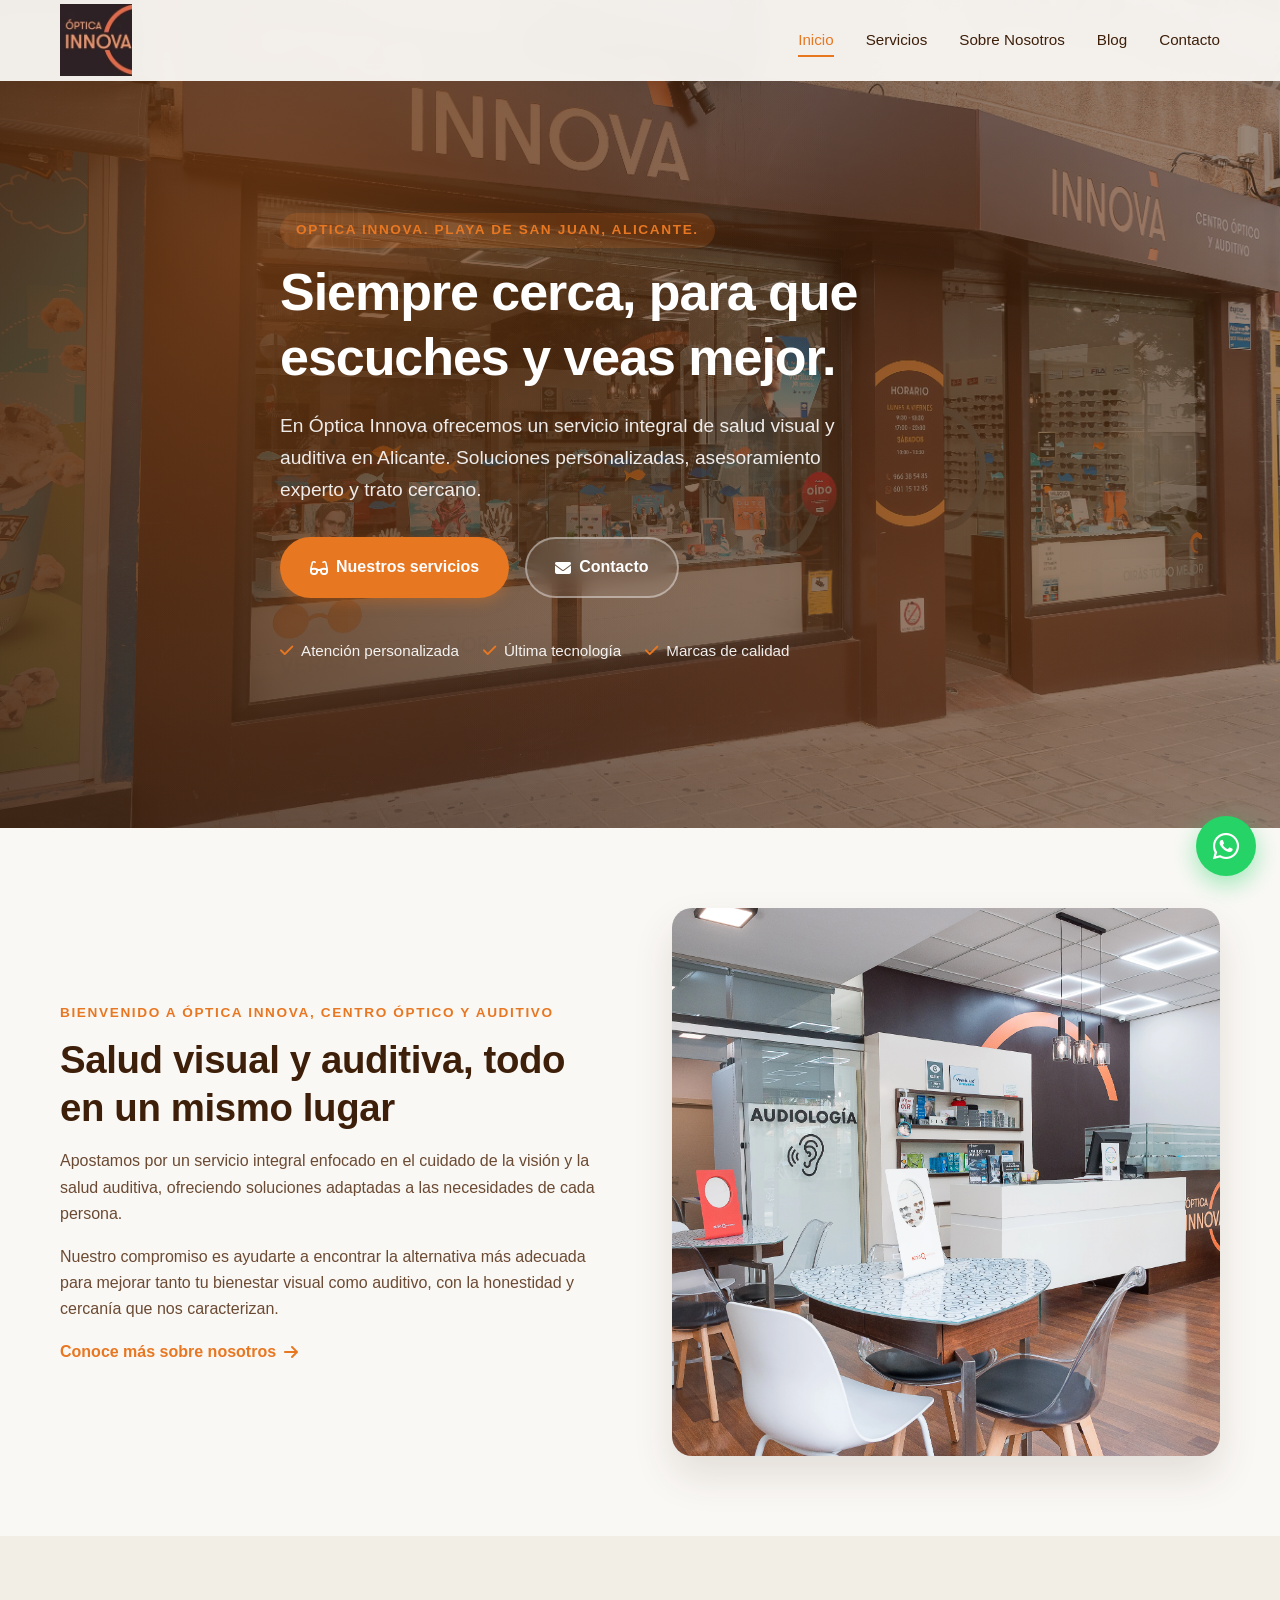
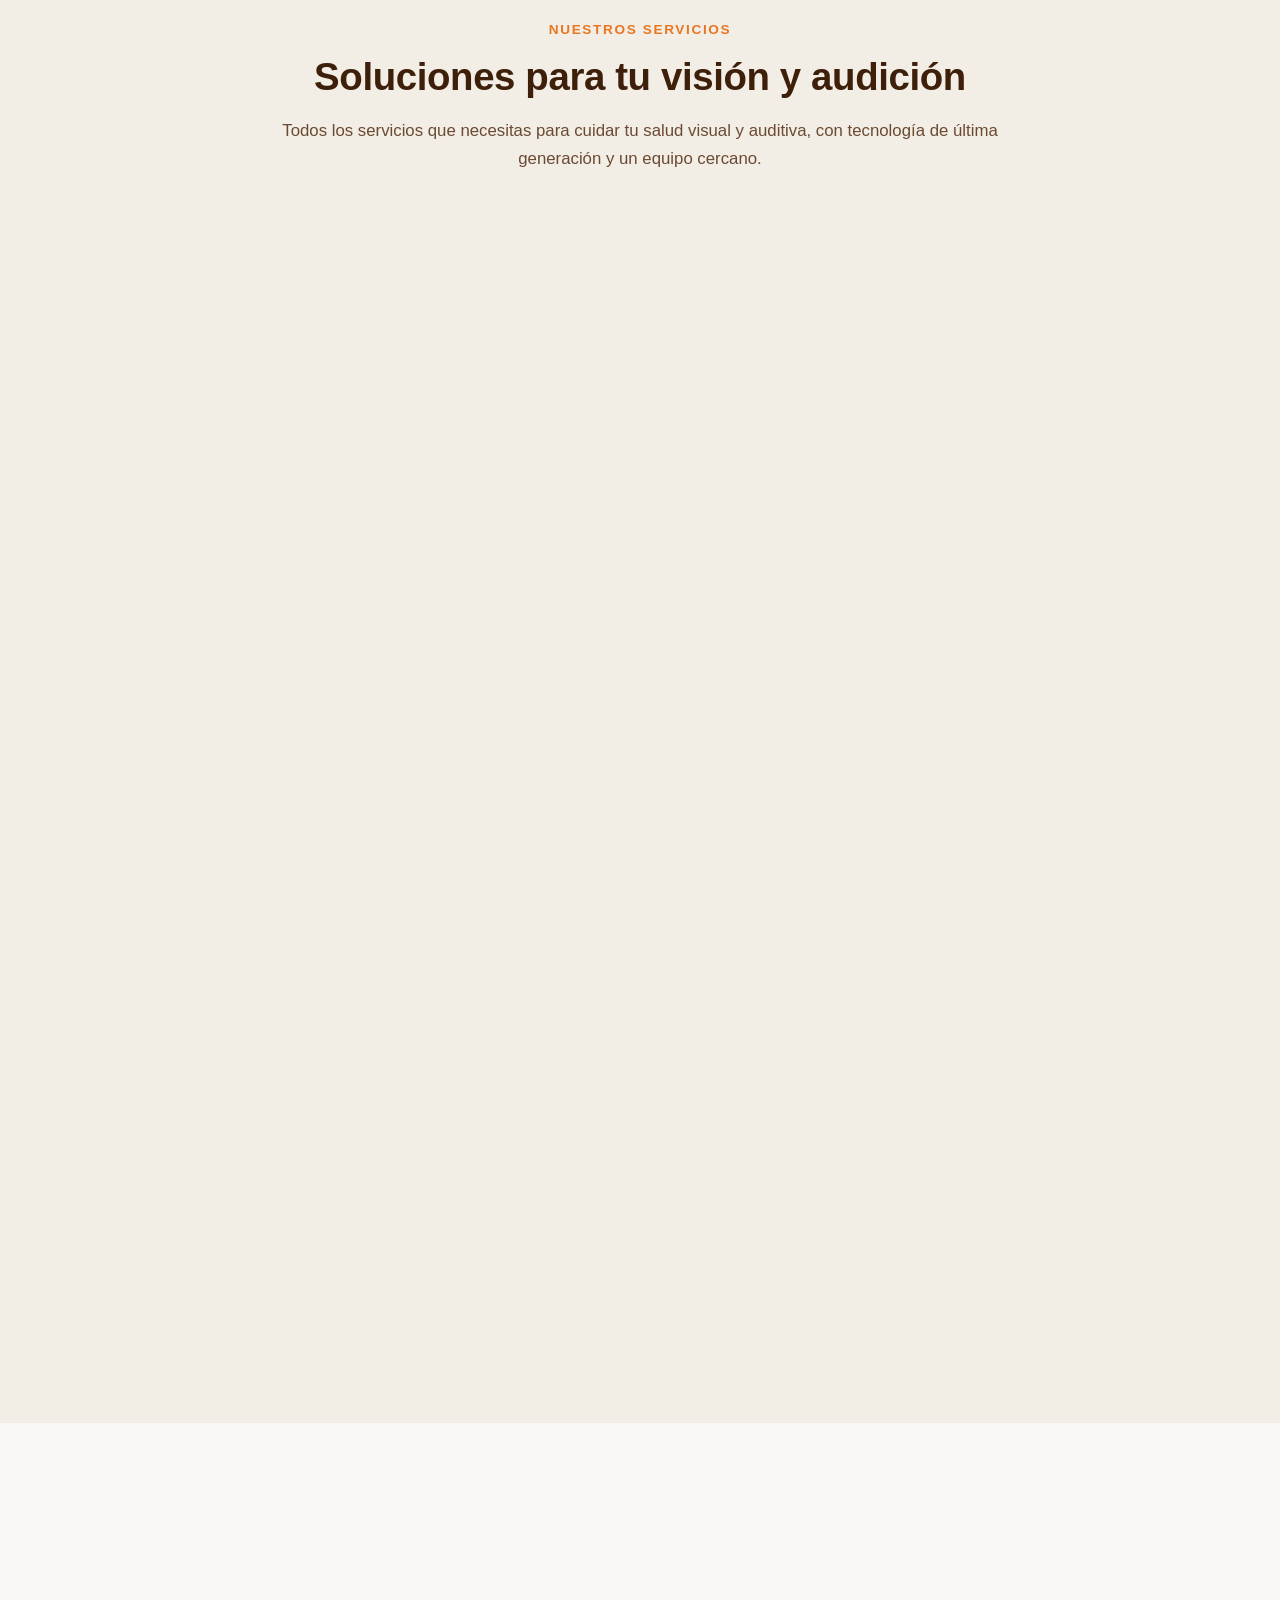
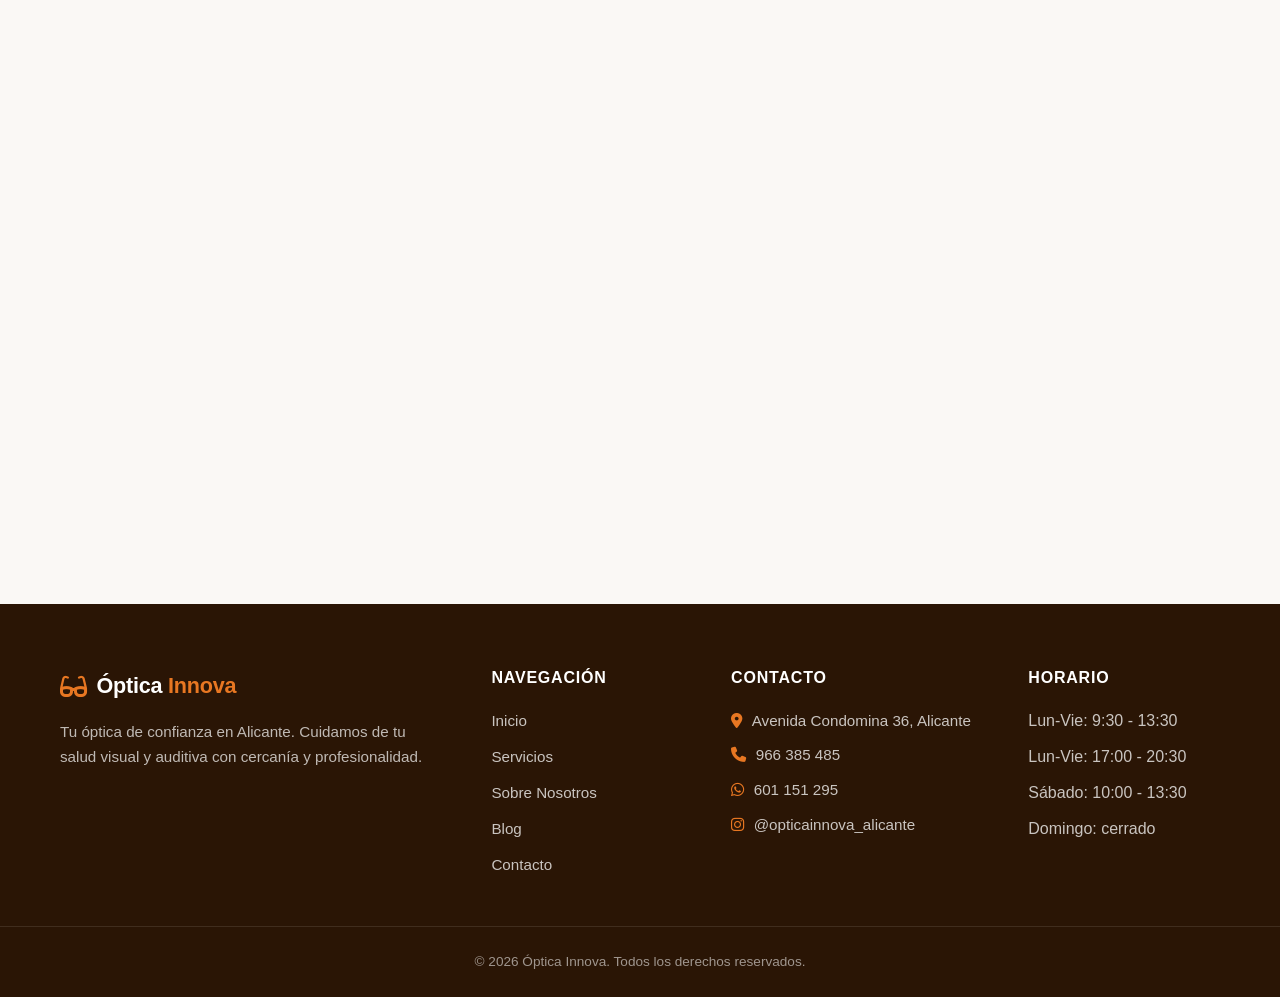
==== commit 209e4106: "Add files via upload" ====
--- a/index.html
+++ b/index.html
@@ -118,7 +118,7 @@
             <div class="hero-bg" role="img" aria-label="Interior de Óptica Innova en Alicante"></div>
             <div class="container hero-content">
                 <span class="hero-eyebrow">OPTICA INNOVA. PLAYA DE SAN JUAN, ALICANTE.</span>
-                <h1>Siempre cerca de ti para que escuches y veas mejor.</h1>
+                <h1>Siempre cerca, para que escuches y veas mejor.</h1>
                 <p class="hero-text">En Óptica Innova ofrecemos un servicio integral de salud visual y auditiva en Alicante. Soluciones personalizadas, asesoramiento experto y trato cercano.</p>
                 <div class="hero-cta">
                     <a href="servicios.html" class="btn btn-primary">
@@ -140,7 +140,7 @@
         <section class="section intro-section" aria-labelledby="introTitle">
             <div class="container grid-2">
                 <div class="reveal">
-                    <span class="eyebrow">Bienvenido a Óptica Innova, Centro optico y auditivo</span>
+                    <span class="eyebrow">Bienvenido a Óptica Innova, Centro óptico y auditivo</span>
                     <h2 id="introTitle">Salud visual y auditiva, todo en un mismo lugar</h2>
                     <p>Apostamos por un servicio integral enfocado en el cuidado de la visión y la salud auditiva, ofreciendo soluciones adaptadas a las necesidades de cada persona.</p>
                     <p>Nuestro compromiso es ayudarte a encontrar la alternativa más adecuada para mejorar tanto tu bienestar visual como auditivo, con la honestidad y cercanía que nos caracterizan.</p>
@@ -168,6 +168,12 @@
                     </article>
 
                     <article class="service-card reveal">
+                        <div class="service-icon"><i class="fa-solid fa-glasses"></i></div>
+                        <h3>Progresivos</h3>
+                        <p>Especialistas en progresivos. Somos centro Varilux especialista. Adaptamos el mejor progresivo para ti según tus necesidades. Garantizamos la adaptación.</p>
+                    </article>
+
+                    <article class="service-card reveal">
                         <div class="service-icon"><i class="fa-solid fa-droplet"></i></div>
                         <h3>Toma de tensión ocular</h3>
                         <p>Medimos la presión de tus ojos con un tonómetro de última generación, preciso y totalmente indoloro.</p>
@@ -195,12 +201,6 @@
                         <div class="service-icon"><i class="fa-solid fa-eye"></i></div>
                         <h3>Adaptaciones de lentes de contacto</h3>
                         <p>Te asesoramos y adaptamos las lentes de contacto o lentillas que mejor se ajusten a tus necesidades y a tu estilo de vida. Además, te enseñamos a usarlas de forma cómoda y segura.</p>
-                    </article>
-
-                    <article class="service-card reveal">
-                        <div class="service-icon"><i class="fa-solid fa-glasses"></i></div>
-                        <h3>Progresivos</h3>
-                        <p>Especialistas en progresivos. Somos centro Varilux especialista. Adaptamos el mejor progresivo para ti según tus necesidades. Garantizamos la adaptación.</p>
                     </article>
                 </div>
 
--- a/css/styles.css
+++ b/css/styles.css
@@ -863,53 +863,18 @@
 }
 
 /* ============== ABOUT ============== */
-.about-image {
+.about-photo {
+    display: block;
+    width: 100%;
     aspect-ratio: 1;
+    object-fit: cover;
+    object-position: center;
     border-radius: var(--radius-lg);
-    background: linear-gradient(135deg, var(--color-primary-light), var(--color-bg-alt));
     box-shadow: var(--shadow-lg);
-    position: relative;
-    overflow: hidden;
-}
-
-.about-image::before {
-    content: '\f0c0';
-    font-family: 'Font Awesome 6 Free';
-    font-weight: 900;
-    position: absolute;
-    inset: 0;
-    display: flex;
-    align-items: center;
-    justify-content: center;
-    font-size: 5rem;
-    color: var(--color-primary);
-    opacity: 0.3;
-}
-
-.about-image.alt::before {
-    content: '\f015';
-}
-
-.about-image.about-photo-1 {
-    background: url('../img/sobrenosotros1.webp') center center / cover no-repeat;
-}
-
-.about-image.about-photo-2 {
-    background: url('../img/sobrenosotros2.webp') center center / cover no-repeat;
-}
-
-.foto-sobre2 {
-    aspect-ratio: 1;
-    border-radius: var(--radius-lg);
-    background: url('../img/sobrenosotros2.jpg') center center / cover no-repeat;
-    box-shadow: var(--shadow-lg);
-    position: relative;
-    overflow: hidden;
-}
-
-.about-image.about-photo-1::before,
-.about-image.about-photo-2::before {
-    display: none;
+}
+
+.about-photo-wide {
+    aspect-ratio: 4 / 3;
 }
 
 .gallery-photo-graduadas {
@@ -928,10 +893,6 @@
     background: url('../img/gafasmontura.webp') center center / cover no-repeat;
 }
 
-.about-image.reveal {
-    transform: none;
-    transition: opacity 0.7s ease-out;
-}
 
 /* ============== VALUES ============== */
 .values-grid {
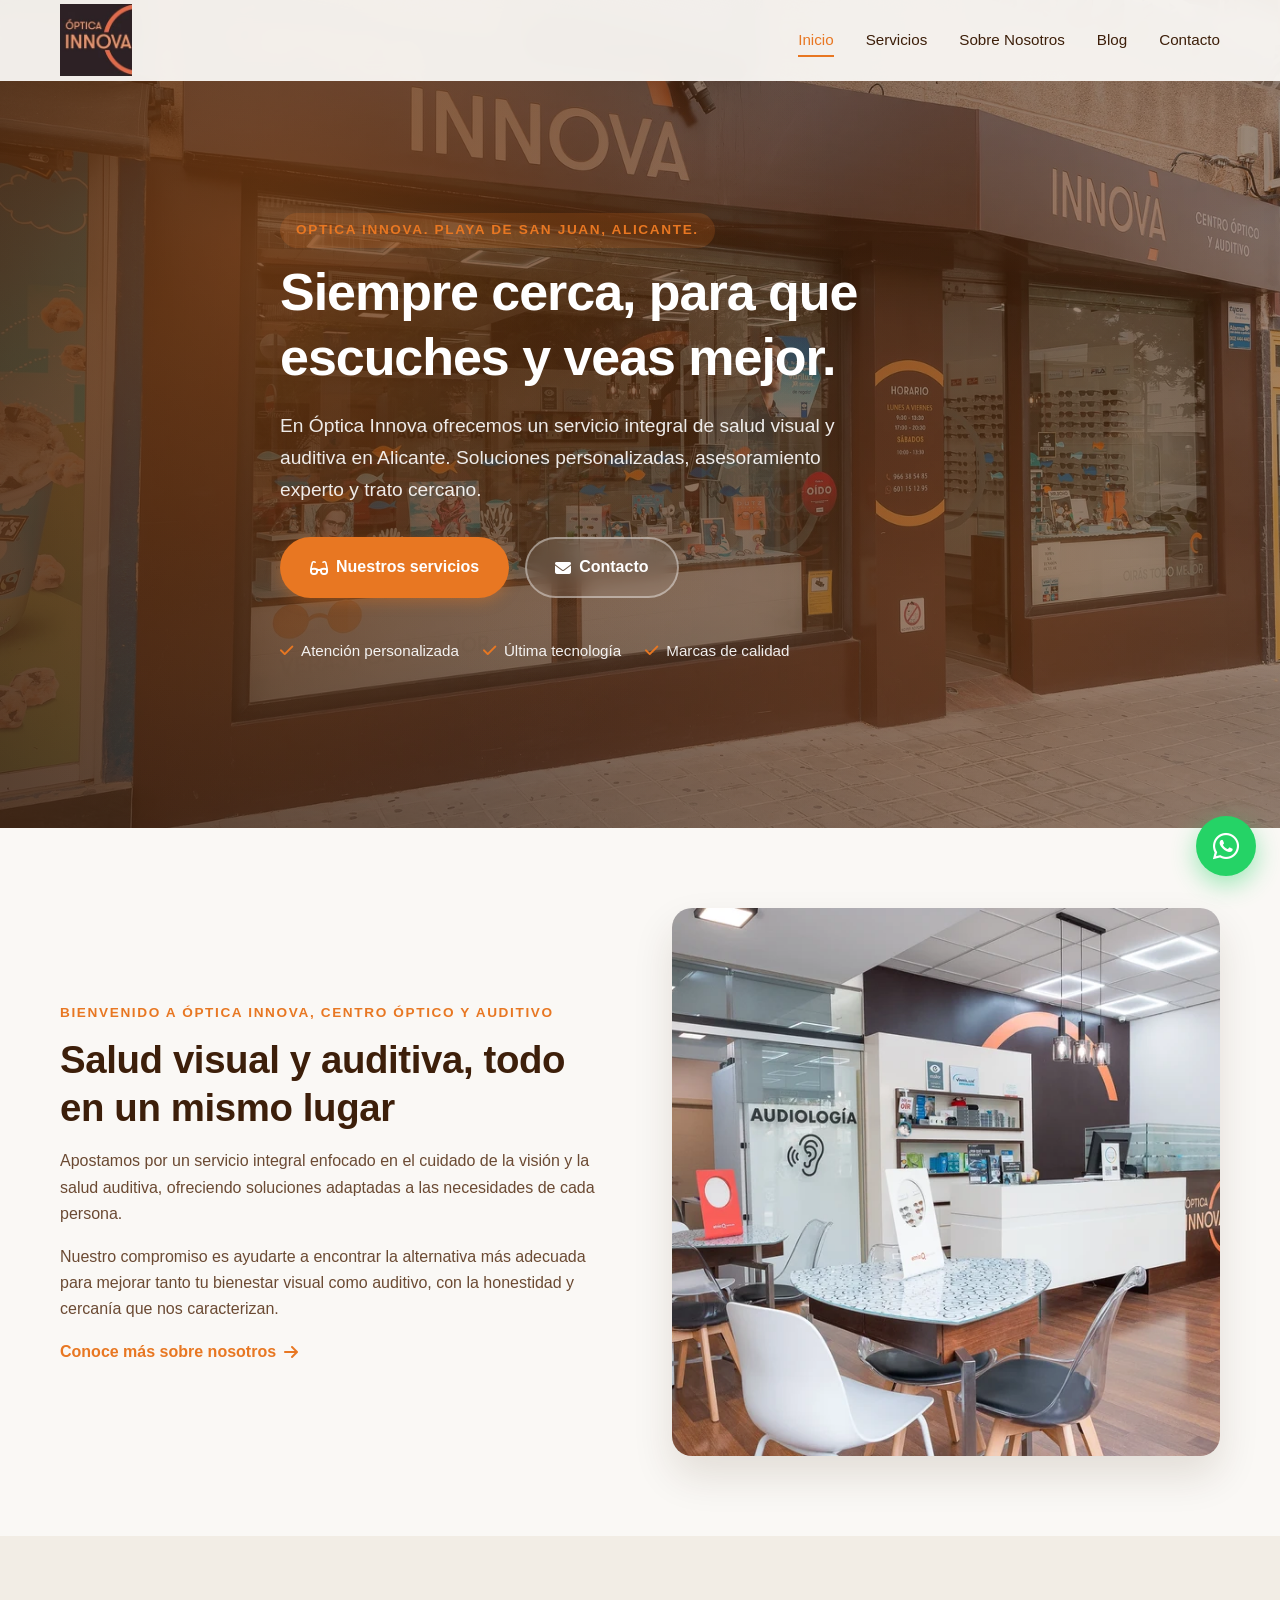
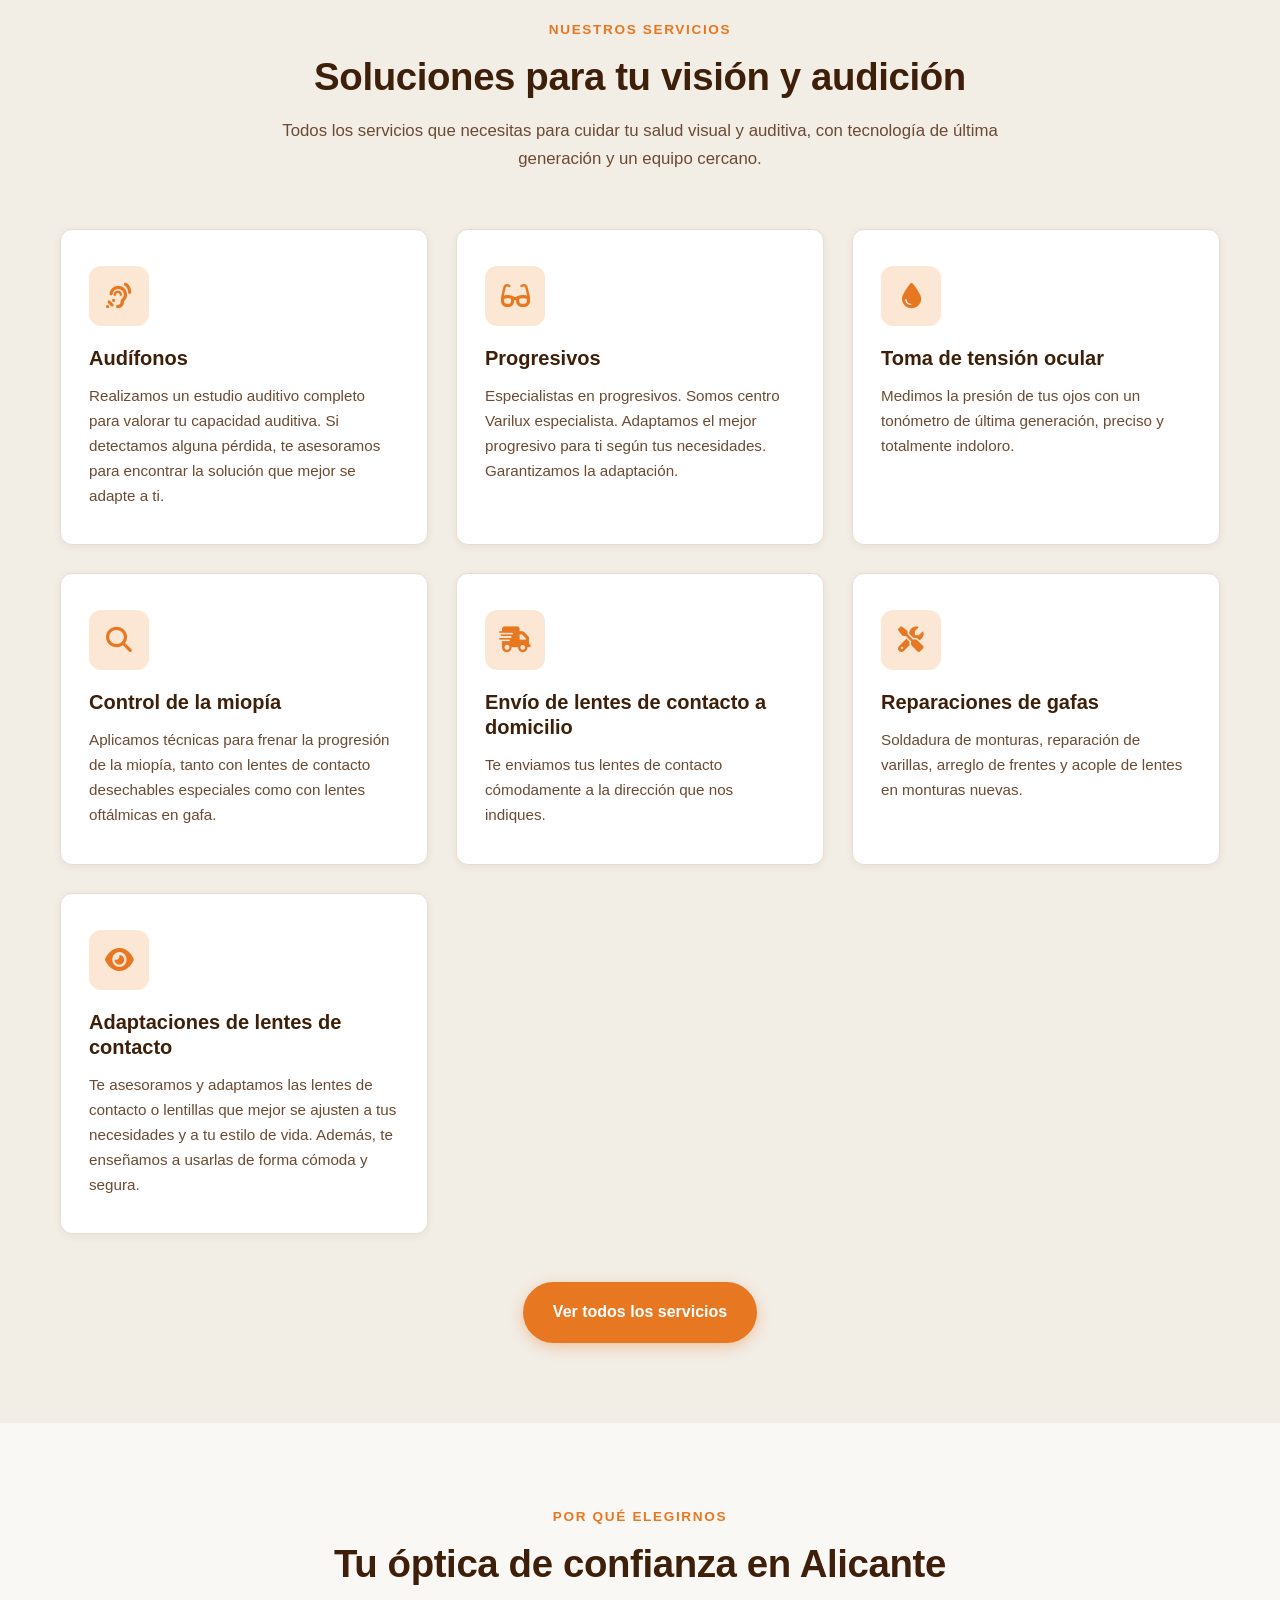
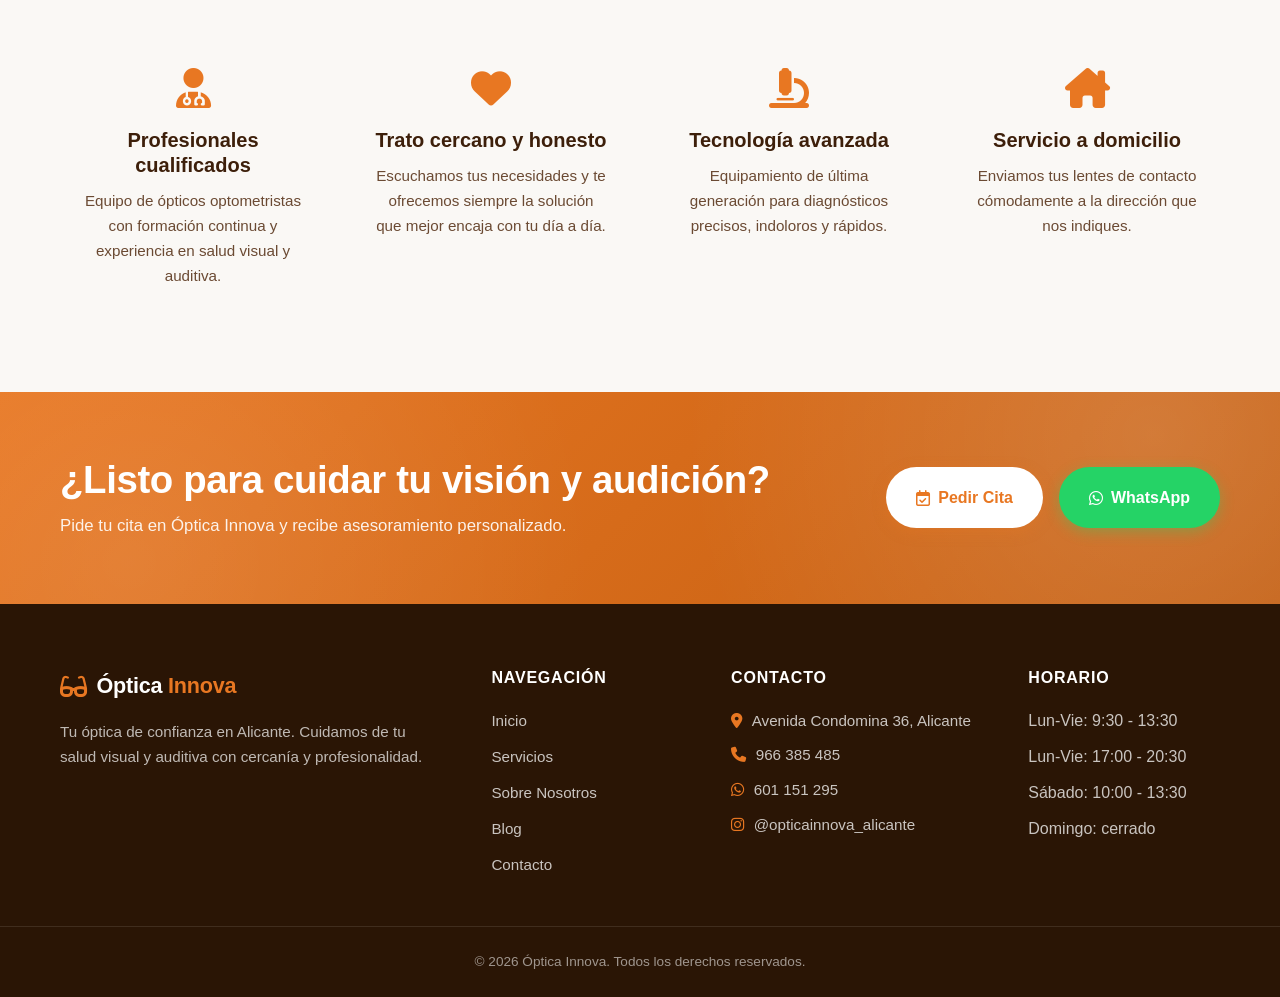
==== commit 590d77cf: "Add files via upload" ====
--- a/index.html
+++ b/index.html
@@ -33,6 +33,9 @@
 
     <!-- Font Awesome -->
     <link rel="stylesheet" href="https://cdnjs.cloudflare.com/ajax/libs/font-awesome/6.5.1/css/all.min.css">
+
+    <!-- Preload imagen hero -->
+    <link rel="preload" as="image" href="img/hero.webp">
 
     <!-- Estilos -->
     <link rel="stylesheet" href="css/styles.css">
@@ -147,7 +150,7 @@
                     <a href="sobre-nosotros.html" class="btn-link">Conoce más sobre nosotros <i class="fa-solid fa-arrow-right"></i></a>
                 </div>
                 <!-- Sugerencia imagen: Foto del equipo o del óptico atendiendo. 600x600px -->
-                <div class="intro-image reveal" role="img" aria-label="Equipo de Óptica Innova atendiendo a un cliente"></div>
+                <div class="intro-image reveal" role="img" aria-label="Equipo de Óptica Innova atendiendo a un cliente" data-bg="background: url('img/inicio1.webp') center center / cover no-repeat;"></div>
             </div>
         </section>
 
--- a/css/styles.css
+++ b/css/styles.css
@@ -523,7 +523,6 @@
 .intro-image {
     aspect-ratio: 1;
     border-radius: var(--radius-lg);
-    background: url('../img/inicio1.webp') center center / cover no-repeat;
     box-shadow: var(--shadow-lg);
     position: relative;
     overflow: hidden;
@@ -877,20 +876,11 @@
     aspect-ratio: 4 / 3;
 }
 
-.gallery-photo-graduadas {
-    background: url('../img/gafasgraduadas.webp') center center / cover no-repeat;
-}
-
-.gallery-photo-sol {
-    background: url('../img/gafassol.webp') center center / cover no-repeat;
-}
-
-.gallery-photo-infantiles {
-    background: url('../img/gafasinfantiles.webp') center top / cover no-repeat;
-}
-
+.gallery-photo-graduadas,
+.gallery-photo-sol,
+.gallery-photo-infantiles,
 .gallery-photo-montura {
-    background: url('../img/gafasmontura.webp') center center / cover no-repeat;
+    /* background cargado vía data-bg (lazy) */
 }
 
 
@@ -1158,7 +1148,14 @@
     display: grid;
     grid-template-columns: 1fr 1fr;
     gap: 3rem;
-    align-items: start;
+    align-items: stretch;
+}
+
+.contact-layout-single {
+    grid-template-columns: 1fr;
+    max-width: 860px;
+    margin-left: auto;
+    margin-right: auto;
 }
 
 .contact-form-wrap {
@@ -1278,7 +1275,7 @@
 }
 
 .contact-map {
-    aspect-ratio: 4 / 3;
+    min-height: 380px;
     border-radius: var(--radius-lg);
     overflow: hidden;
     box-shadow: var(--shadow);
@@ -1293,6 +1290,7 @@
     border: 1px solid var(--color-border);
 }
 
+.contact-side-info h2,
 .contact-side-info h3 {
     margin-bottom: 0.6rem;
 }
@@ -1471,9 +1469,11 @@
         grid-template-columns: 1fr;
         gap: 2.5rem;
     }
-    .grid-2.reverse > div:first-child,
-    .service-item.reverse .service-image {
+    .grid-2.reverse > div:first-child {
         order: 0;
+    }
+    .service-item .service-image {
+        order: 2;
     }
 }
 
